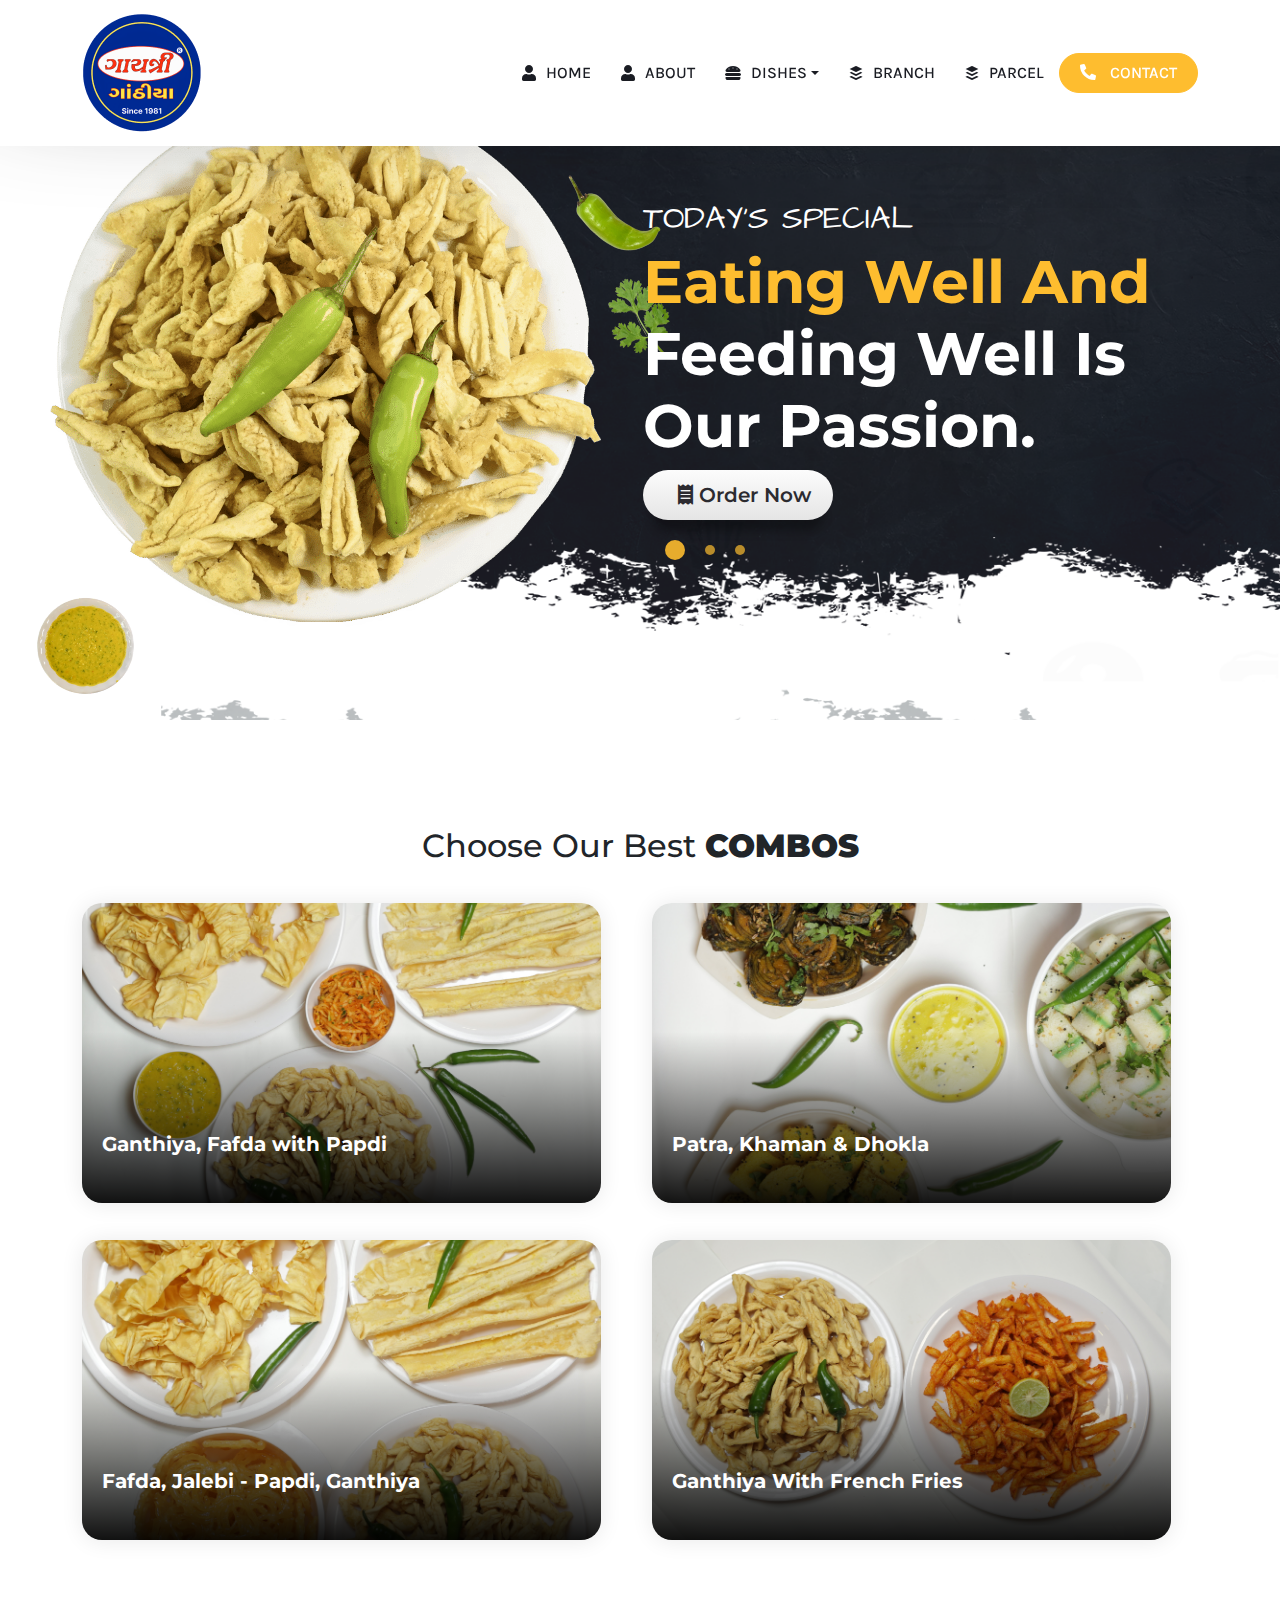
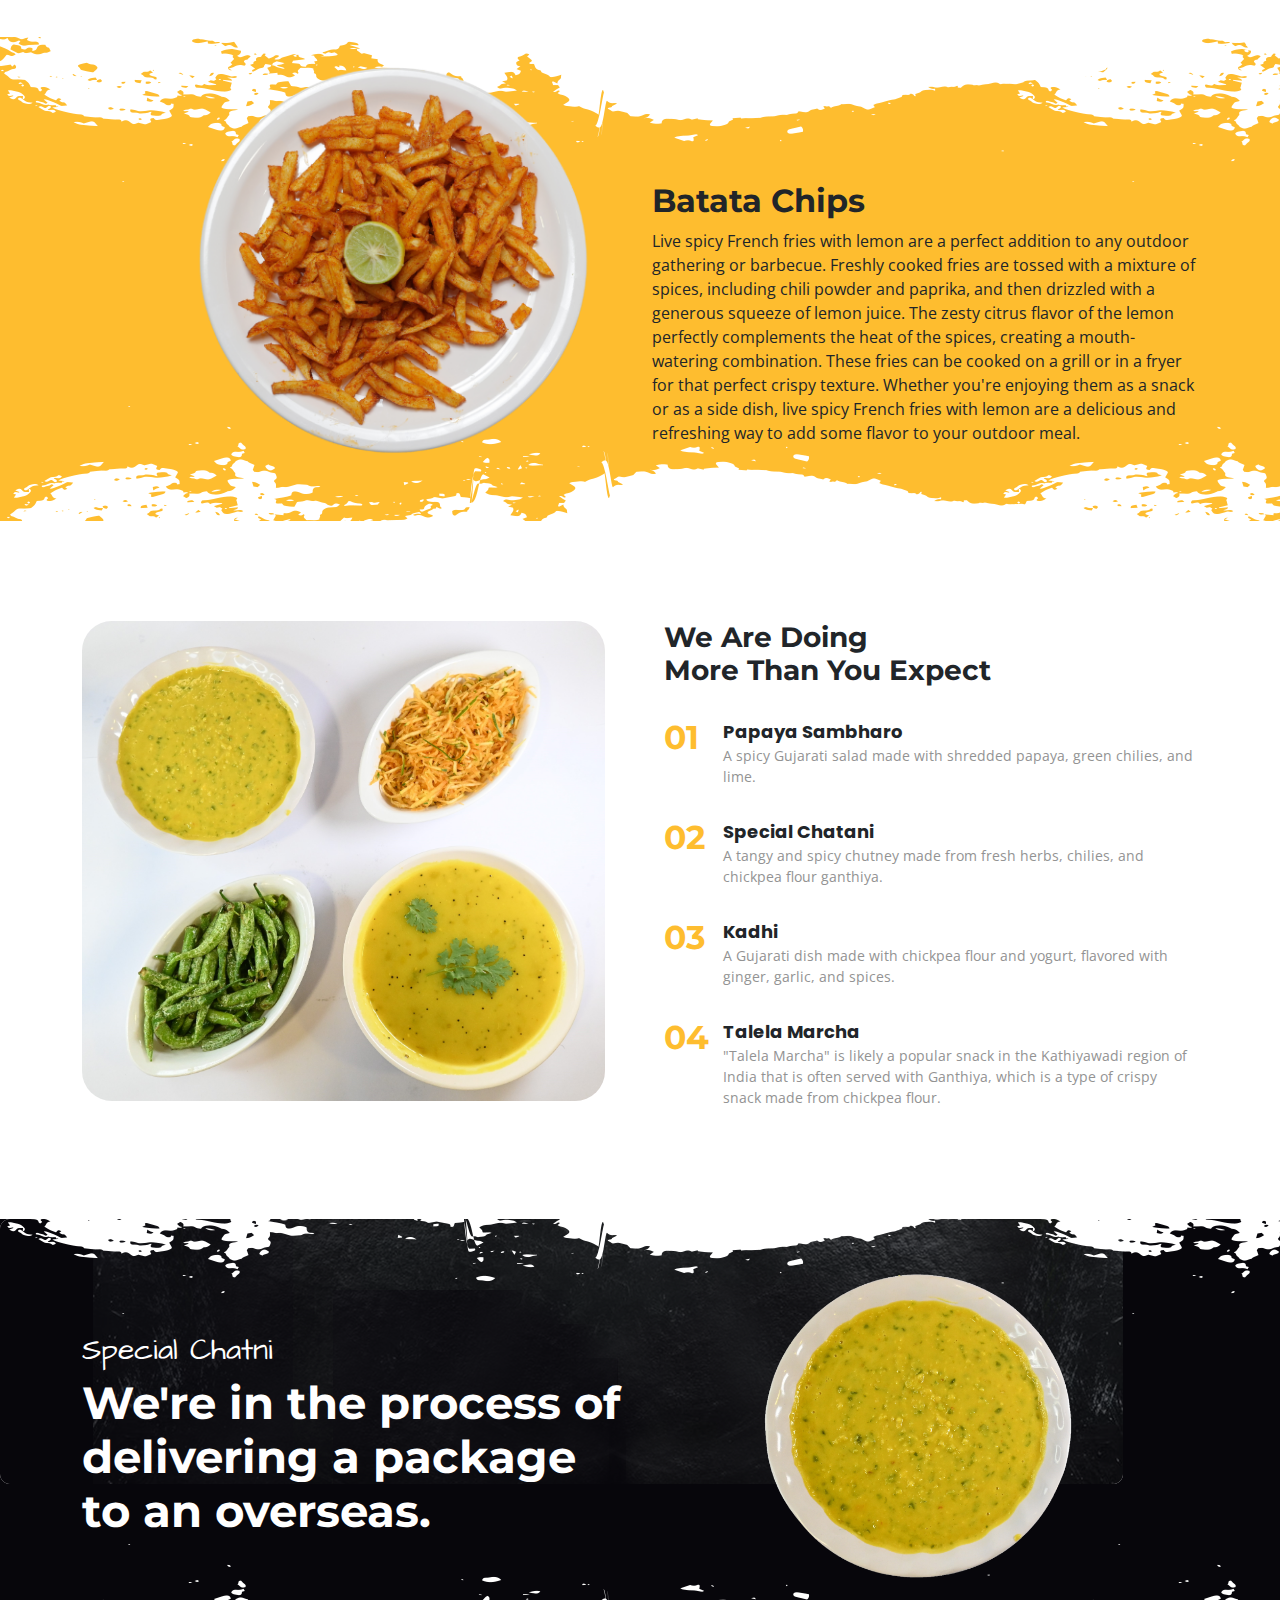
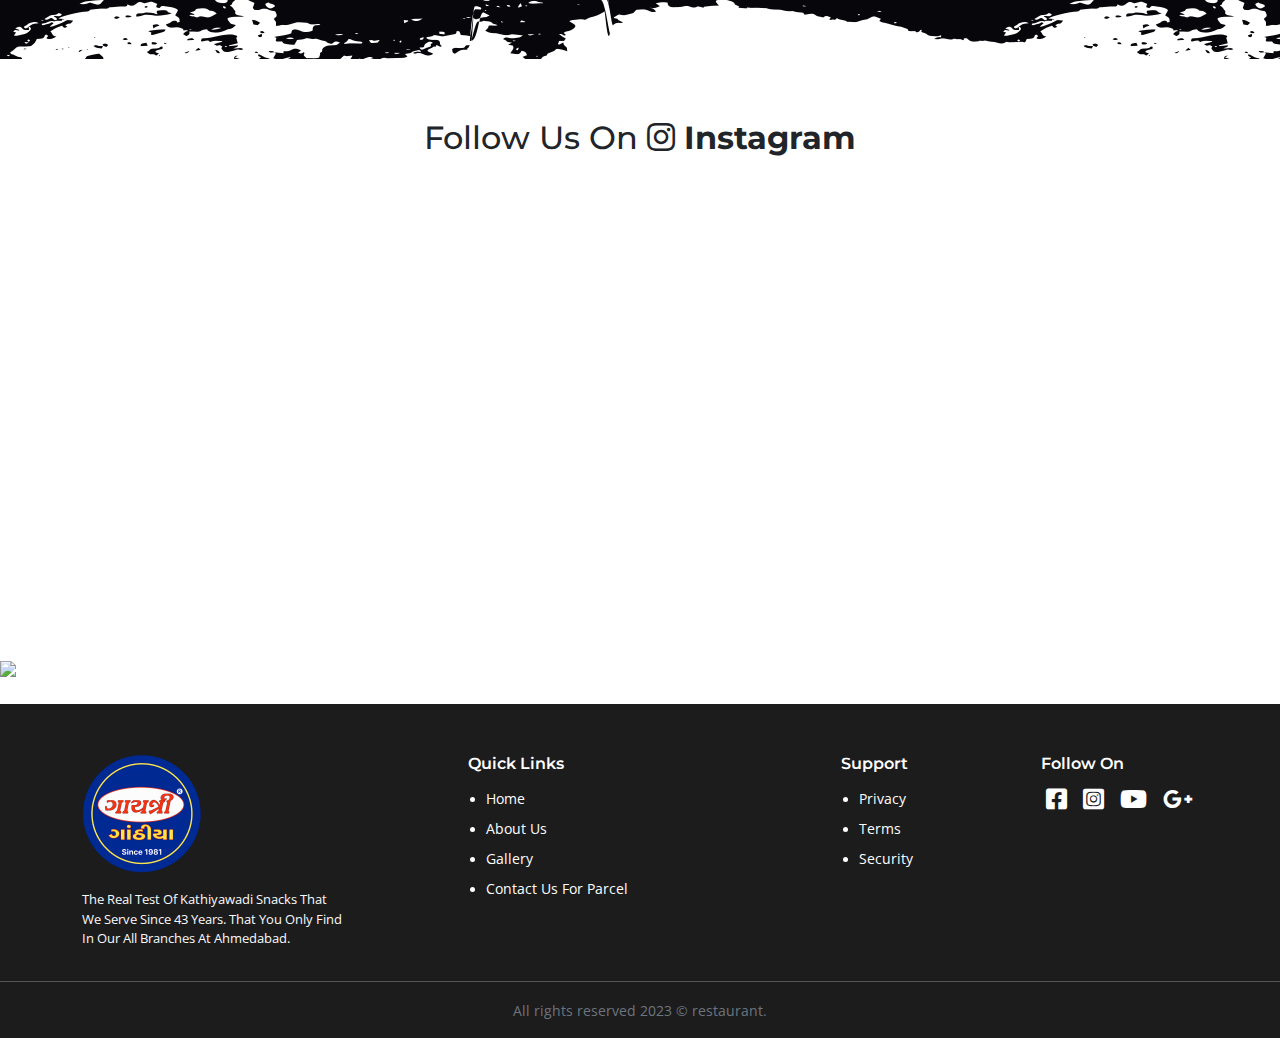
==== index.html @ 9ae5c2ef "first commit" ====
<!doctype html>
<html lang="en">
  
<head>
    <!-- Required meta tags -->
    <meta charset="utf-8">
    <meta name="viewport" content="width=device-width, initial-scale=1">
    <link rel="shortcut icon" type="image/x-icon" href="images/favicon.ico">
    <title>Gayatri Ganthiya </title>
    <!-- Bootstrap CSS -->
    <link href="css/bootstrap.min.css" rel="stylesheet">
    <link rel="stylesheet" href="../../../cdn.jsdelivr.net/npm/bootstrap-icons%401.5.0/font/bootstrap-icons.css">
    <link rel="stylesheet" type="text/css" href="../../../stackpath.bootstrapcdn.com/font-awesome/4.7.0/css/font-awesome.min.css">
    <link rel="stylesheet" href="https://cdnjs.cloudflare.com/ajax/libs/font-awesome/5.15.3/css/all.min.css" />

    <link rel="preconnect" href="https://fonts.googleapis.com/">
    <link rel="preconnect" href="https://fonts.gstatic.com/" crossorigin>
    <link href="https://fonts.googleapis.com/css2?family=Architects+Daughter&amp;family=Karla:wght@300;400;500&amp;family=Lobster&amp;family=Merriweather:wght@300;400;700;900&amp;family=Montserrat:wght@300;400;600;800&amp;family=Open+Sans:wght@300;400;500;600;700;800&amp;family=Poppins:wght@400;500;600;700&amp;display=swap" rel="stylesheet">
    
    <link rel="stylesheet" href="css/owl.carousel.min.css" />
    <link rel="stylesheet" href="css/owl.theme.default.min.css"/>
    <link rel="stylesheet" href="css/all.min.css"/>
    <link href="../../../cdnjs.cloudflare.com/ajax/libs/bootstrap-datepicker/1.3.0/css/datepicker.css" rel="stylesheet" type="text/css" />

    <link href="css/style.css" rel="stylesheet">
    
  </head>

<body>
  
  <header>
  
    <div class="top-head fixed-menu">
     
      <nav class="navbar navbar-expand-lg navbar-light ">
        <div class="container">
          <a class="navbar-brand" href="index.html">
             <img src="images/logo.png" alt="pnglogo" style="height: 120px; width: 120px;"/>
          </a>
          <button class="navbar-toggler collapsed" type="button"  data-bs-toggle="offcanvas" data-bs-target="#offcanvasmenu" aria-controls="offcanvasExample">
            <i class="fas fa-bars"></i>
          </button>
          <div class="collapse navbar-collapse" id="navbar-content">
            <ul class="navbar-nav ms-auto  mb-2 mb-lg-0">

              <li class="nav-item">
                <a class="nav-link " aria-current="page" href="index.html">
                  <i class="fas fa-user"></i>  Home</a>
              </li>

              <li class="nav-item">
                <a class="nav-link " aria-current="page" href="about.html">
                  <i class="fas fa-user"></i>  About</a>
              </li>
              

              <li class="nav-item dropdown dropdown-mega position-static">
                <a class="nav-link dropdown-toggle" href="#" data-bs-toggle="dropdown" data-bs-auto-close="outside">
                  <i class="fas fa-hamburger"></i> Dishes</a>
                
                <div class="dropdown-menu shadow">
                  <div class="mega-content px-4">
                    <div class="container-fluid">
                      <div class="row">
                        <div class="col-lg-6">
                           <div class="comon-menu-div">
                              <div class="row">
                                 <a href="food.html" class="menu-items-p">
                                    <figure>
                                       <img src="images/fafda.jpg" alt="me"/>
                                    </figure>
                                    <p>Fafda</p>
                                 </a>

                                 <a href="food.html" class="menu-items-p">
                                   <figure>
                                      <img src="images/jalebi.jpg" alt="me"/>
                                   </figure>
                                   <p>Jalebi</p>
                                 </a>

                                 <a href="food.html" class="menu-items-p">
                                   <figure>
                                      <img src="images/ganthiya.jpg" alt="me"/>
                                   </figure>
                                   <p>Ganthiya</p>
                                 </a>

                                 <a href="food.html" class="menu-items-p">
                                   <figure>
                                      <img src="images/papdi.jpg" alt="me"/>
                                   </figure>
                                   <p>Fafdi </p>
                                 </a>

                              </div>
                           </div>
                        </div>
                        <div class="col-lg-6">
                         <div class="comon-menu-div">
                            <div class="row">
                               <a href="food.html" class="menu-items-p">
                                  <figure>
                                     <img src="images/patra.jpg" alt="me"/>
                                  </figure>
                                  <p>Patra</p>
                                 </a>

                               <a href="food.html" class="menu-items-p">
                                 <figure>
                                    <img src="images/khaman.jpg" alt="me"/>
                                 </figure>
                                 <p>Khaman</p>
                               </a>

                               <a href="food.html" class="menu-items-p">
                                 <figure>
                                    <img src="images/send-dokla.jpg" alt="me"/>
                                 </figure>
                                 <p>Dhokla</p>
                               </a>

                               <a href="food.html" class="menu-items-p">
                                 <figure>
                                    <img src="images/french-frise.jpg" alt="me"/>
                                 </figure>
                                 <p>Chips </p>
                               </a>

                            </div>
                         </div>
                      </div>
                      </div>
                    </div>
                  </div>
                </div>
              </li>
              <!-- <li class="nav-item">
                <a class="nav-link" href="menu.html">
                  <i class="fas fa-pizza-slice"></i> Menu </a>
              </li> -->
              <li class="nav-item">
                <a class="nav-link" href="event.html">
                  <i class="fab fa-buffer"></i> Branch</a>
              </li>
              
              <li class="nav-item">
                <a class="nav-link" href="parcel.html">
                  <i class="fab fa-buffer"></i> parcel</a>
              </li>


              <li>
                  <a class="nav-link signiup" href="contact.html" tabindex="-1" aria-disabled="true">
                    <i class="fas fa-phone-alt"></i> Contact</a>
              </li>
             
            </ul>
           
          </div>
           
        </div>
      </nav>
      
    </div> 
    
    
  </header>

  <div class="banner-part">
    <div class="css-slider-wrapper">
      <input
        type="radio"
        name="slider"
        class="slide-radio1"
        checked
        id="slider_1"
      />
      <input type="radio" name="slider" class="slide-radio2" id="slider_2" />
      <input type="radio" name="slider" class="slide-radio3" id="slider_3" />
      <!-- <input type="radio" name="slider" class="slide-radio4" id="slider_4" /> -->

      <!-- Slider Pagination -->
      <div class="slider-pagination">
        <label for="slider_1" class="page1">
           
        </label>
        <label for="slider_2" class="page2">
         
        </label>
        <label for="slider_3" class="page3">
        
        
      </div>

      <!-- Slider #1 -->
      <div class="slider slide-1">
        <div class="chill ">
          <div class="slide-up" style="padding-left: 30px;">
            <img src="images/chatni-bg.png" alt="" />
          </div> 
        </div>
      
        <div class="leaf-pic1 ">
          <div class="slide-up">
            <img src="images/marchu.png" alt="" />
          </div> 
        </div>
        <div class="leaf-pic2 ">
          <div class="slide-up">
            <img src="images/kothmi-2.png" alt="" />
          </div> 
        </div>
       
        <div class="img-div"> 
          
          <div class="spring-animation"> 
            <img src="images/model-1.png" alt="" /> 
          </div>
        </div> 
        <div class="slider-content">
          <h4>Today's Special</h4>
          <h2>Eating well and 
           <span class="d-block"> feeding well is our passion.</span> </h2>
           <!-- <p> Lorem Ipsum is simply dummy text of the printing and
            typesetting industry. Lorem Ipsum has been the industry's standard. </p> -->
            <a href="parcel.html" target="blank">
          <button type="button" class="buy-now-btn" name="button"> <i class="fas fa-receipt"></i> Order Now </button>
            </a>
        </div>
       
      </div>

      <!-- Slider #2 -->
      <div class="slider slide-2">
        <!-- <div class="chill" style="padding-left: 50px; padding-bottom: 39px;">
          <div class="slide-up">
            <img src="images/chatni-bg.png" alt="" />
          </div> 
        </div> -->
        
        <div class="leaf-pic1 ">
          <div class="slide-up">
            <img src="images/kothmi.png" alt="" />
          </div> 
        </div>
        <div class="leaf-pic2 ">
          <div class="slide-up">
            <img src="images/marchu.png" alt="" />
          </div> 
        </div>
        
        <div class="img-div"> 
          
          <div class="spring-animation">
            <img src="images/model-2.png" alt="" /> 
          </div>
        </div>
        <div class="slider-content">
          <!-- <h4>Fafda ki khushbu hi kaafi hai</h4> -->
          <h2>Khandvi is better
           <span class="d-block"> at least try once. </span> </h2>
           <!-- <p>Fafda ki khushbu hi kaafi hai dil ko khush karne ke liye</p> -->
            <a href="parcel.html" target="blank">
              <button type="button" class="buy-now-btn" name="button"> <i class="fas fa-receipt"></i> Order Now </button>
                </a>
               </div>
        
      </div>

      <!-- Slider #3 -->
      <div class="slider slide-3">
        <div class="chill " style="padding-left: 50px; padding-bottom: 39px;">
          <div class="slide-up">
            <img src="images/kothmi.png" alt="" />
          </div> 
        </div>
        
        <div class="leaf-pic1 ">
          <div class="slide-up">
            <img src="images/kadhi.png" alt="" style="height: auto; width: 120px;" />
          </div> 
        </div>
        <div class="leaf-pic2 ">
          <div class="slide-up">
            <img src="images/kothmi-2.png" alt="" />
          </div> 
        </div>
        <div class="img-div"> 
           <div class="spring-animation"> 
             <img src="images/papdi-ban.png" alt="" />
           </div> 
        </div>
        
        <div class="slider-content">
          <h4>Super Delicious</h4>
          <h2>Papdi chutney  <span class="d-block"> ke bina adhuri hai </span></h2>
          <!-- <p> Lorem Ipsum is simply dummy text of the printing and typesetting industry. Lorem Ipsum has been the industry's standard.</p> -->
          <a href="parcel.html" target="blank">
            <button type="button" class="buy-now-btn" name="button"> <i class="fas fa-receipt"></i> Order Now </button>
              </a>
            </div>
        
      </div>

    </div>
  </div>
 
 
 <section class="total-body">
  <div class="container">
    <div class="combo-ofer">
       <h2 class="text-center"> Choose Our Best  <span> Combos </span> </h2>
         
         <div class="d-none d-lg-block">
           <div class="row  row-cols-1 row-cols-sm-2 row-cols-lg-2">
             <div class="col">
                 <a href="#" class="comon-food">
                   <div class="inside-combo">
                     <img src="images/combo-1.png" alt="m1"/>
                     <div class="combo-del" style="padding-top: 100px;">
                       <!-- <h2> $ 30 </h2> -->
                       <h5> Ganthiya, Fafda with Papdi</h5>
                     </div>
                   </div>
                   
                 </a>
             </div>
             <div class="col">
               <a href="#" class="comon-food">
                 <div class="inside-combo">
                   <img src="images/combo-2.png" alt="m1"/>
                   <div class="combo-del" style="padding-top: 100px;">
                     <!-- <h2> $ 30 </h2> -->
                     <h5> Patra, Khaman & Dhokla</h5>
                   </div>
                 </div>
                 
               </a>
             </div>

             <div class="col">
               <a href="#" class="comon-food">
                 <div class="inside-combo">
                   <img src="images/combo-3.png" alt="m1"/>
                   <div class="combo-del" style="padding-top: 100px;">
                     <!-- <h2> $ 30 </h2> -->
                     <h5> Fafda, Jalebi - Papdi, Ganthiya</h5>
                   </div>
                 </div>
                 
               </a>
             </div>

             <div class="col">
               <a href="#" class="comon-food">
                 <div class="inside-combo">
                   <img src="images/combo-4.png" alt="m1"/>
                   <div class="combo-del" style="padding-top: 100px;">
                     <!-- <h2> $ 30 </h2> -->
                     <h5> Ganthiya With French Fries</h5>
                   </div>
                 </div>
                 
               </a>
             </div>

           </div>
         </div>
         <div class="d-block d-lg-none">
            <div class="mobile-combo-carousel owl-theme owl-carousel">
             <!-- owl-theme owl-carousel -->

               <a href="#" class="comon-food">
                 <div class="inside-combo">
                   <img src="images/combo-1.png" alt="m1"/>
                   <div class="combo-del" style="padding-top: 100px;">
                     <!-- <h2> $ 30 </h2> -->
                     <h5>Ganthiya, Fafda with Papdi</h5>
                   </div>
                 </div>
                 
               </a>

               <a href="#" class="comon-food">
                 <div class="inside-combo">
                   <img src="images/combo-2.png" alt="m1"/>
                   <div class="combo-del" style="padding-top: 100px;">
                     <!-- <h2> $ 30 </h2> -->
                     <h5> Patra, Khaman & Dhokla</h5>
                   </div>
                 </div>
                 
               </a>

               <a href="#" class="comon-food">
                 <div class="inside-combo">
                   <img src="images/combo-3.png" alt="m1"/>
                   <div class="combo-del" style="padding-top: 100px;">
                     <!-- <h2> $ 30 </h2> -->
                     <h5> Fafda, Jalebi - Papdi, Ganthiya</h5>
                   </div>
                 </div>
                 
               </a>

            </div>
         </div>
       <!-- <a href="#" class="btn redmmore-bn d-table m-auto mt-5"> View All <i class="fas fa-caret-right"></i> </a> -->
    </div>
 </div>
    <!-- <div class="speacila-tabs-menu">
      <div class="container">
          <h2 class="text-center"> Our Speciality </span> </h2>
          <h6 class="text-center"> Menu </h6>

          <div class="tabs-menu-1">
              
              <div class="filter-container">
                
                <div class="row row-cols-1 row-cols-sm-2 mt-3 row-cols-lg-3 "> 
                 

                    <div class="col mix category1">

                      <a href="#" class="each-items">
                        <figure>
                          <img src="images/ganthiya.jpg" alt="gallery">
                        </figure>
                         
                         <div class="items-details">
                           <div class="d-lg-flex  px-1 px-lg-2" style="justify-content: center; align-items: center">
                             <h4> Ganthiya
                            
                             </h4>
                           </div>
                           
                            
                         </div>
                       </a>

                    </div>
                    
                    <div class="col mix category2">

                      <a href="#" class="each-items">
                        <figure>
                          <img src="images/fafda.jpg" alt="gallery">
                        </figure>
                         
                         <div class="items-details">
                          <div class="d-lg-flex  px-1 px-lg-2" style="justify-content: center; align-items: center">
                             <h4> Fafda 
                              
                             </h4>
                           </div>

                           
                            
                         </div>
                       </a>

                    </div>


                    <div class="col mix category4">

                      <a href="#" class="each-items">
                        <figure>
                          <img src="images/papdi.jpg" alt="gallery">
                        </figure>
                         
                         <div class="items-details">
                          <div class="d-lg-flex  px-1 px-lg-2" style="justify-content: center; align-items: center">
                             <h4> Papdi
                               
                             </h4> 
                           </div>
                            
                           

                         </div>
                       </a>

                    </div>

                    <div class="col mix category3">

                      <a href="#" class="each-items">
                        <figure>
                          <img src="images/jalebi.jpg" alt="gallery">
                        </figure>
                         
                         <div class="items-details">
                          <div class="d-lg-flex  px-1 px-lg-2" style="justify-content: center; align-items: center">
                             <h4> Jalebi 
                               
                             </h4>
                           </div>
                            
                         </div>
                       </a>

                    </div>

                    <div class="col mix category1">

                      <a href="#" class="each-items">
                        <figure>
                          <img src="images/khandvi.jpg" alt="gallery">
                        </figure>
                         
                         <div class="items-details">
                          <div class="d-lg-flex  px-1 px-lg-2" style="justify-content: center; align-items: center">
                             <h4> Khandvi
                               
                             </h4>
                           </div>

                           
                            
                         </div>
                       </a>

                    </div>

                    <div class="col mix category1">

                      <a href="#" class="each-items">
                        <figure>
                          <img src="images/khaman.jpg" alt="gallery">
                        </figure>
                         
                         <div class="items-details">
                          <div class="d-lg-flex  px-1 px-lg-2" style="justify-content: center; align-items: center">
                             <h4> Khaman
                               
                             </h4>
                           </div>

                           
                            
                         </div>
                       </a>

                    </div>

                    <div class="col mix category1">

                      <a href="#" class="each-items">
                        <figure>
                          <img src="images/send-dokla.jpg" alt="gallery">
                        </figure>
                         
                         <div class="items-details">
                          <div class="d-lg-flex  px-1 px-lg-2" style="justify-content: center; align-items: center">
                             <h4> Sendwich - Dhokla 
                              
                             </h4> 
                           </div>

                           
                            
                         </div>
                       </a>

                    </div>

                    <div class="col mix category1">

                      <a href="#" class="each-items">
                        <figure>
                          <img src="images/french-frise.jpg" alt="gallery">
                        </figure>
                         
                         <div class="items-details">
                          <div class="d-lg-flex  px-1 px-lg-2" style="justify-content: center; align-items: center">
                             <h4> French Fries
                               
                             </h4>
                           </div>

                           
                            
                         </div>
                       </a>

                    </div>

                    <div class="col mix category1">

                      <a href="#" class="each-items">
                        <figure>
                          <img src="images/masala-chips.jpeg" alt="gallery">
                        </figure>
                         
                         <div class="items-details">
                          <div class="d-lg-flex  px-1 px-lg-2" style="justify-content: center; align-items: center">
                             <h4> Kathiyawadi - Chips
                               
                             </h4>
                           </div>

                           
                            
                         </div>
                       </a>

                    </div>


                    <div class="col mix category1">

                      <a href="#" class="each-items">
                        <figure>
                          <img src="images/tikdi.jpg" alt="gallery">
                        </figure>
                         
                         <div class="items-details">
                          <div class="d-lg-flex  px-1 px-lg-2" style="justify-content: center; align-items: center">
                             <h4> Kanda Vada - Tikdi </h4>
                           </div>
                            
                         </div>
                       </a>

                    </div>


                    <div class="col mix category1">

                      <a href="#" class="each-items">
                        <figure>
                          <img src="images/gota.jpg" alt="gallery">
                        </figure>
                         
                         <div class="items-details">
                          <div class="d-lg-flex  px-1 px-lg-2" style="justify-content: center; align-items: center">
                             <h4> Gota
                               
                             </h4>
                           </div>

                           
                            
                         </div>
                       </a>

                    </div>


                    <div class="col mix category4">

                      <a href="#" class="each-items">
                        <figure>
                          <img src="images/patra.jpg" alt="gallery">
                        </figure>
                         
                         <div class="items-details">
                          <div class="d-lg-flex  px-1 px-lg-2" style="justify-content: center; align-items: center">
                             <h4> Patra
                              
                             </h4>
                           </div>

                           
                            
                         </div>
                       </a>

                    </div>


                </div>
              </div> 

          </div>

      </div>
   </div> -->

    <div class="book-atbs-div">
       <div class="container">
        <div class="row row-cols-1 row-cols-sm-2 row-cols-lg-2">
          <div class="col">
            <figure class="img-chef">  <img src="images/chips-1.png" class="chef-pic" alt="check"/> </figure> 
          </div>
          <div class="col">
             <div class="book-div-tab">
                <h2>Batata Chips</h2>
                <p> Live spicy French fries with lemon are a perfect addition to any outdoor gathering or barbecue. Freshly cooked fries are tossed with a mixture of spices, including chili powder and paprika, and then drizzled with a generous squeeze of lemon juice. The zesty citrus flavor of the lemon perfectly complements the heat of the spices, creating a mouth-watering combination. These fries can be cooked on a grill or in a fryer for that perfect crispy texture. Whether you're enjoying them as a snack or as a side dish, live spicy French fries with lemon are a delicious and refreshing way to add some flavor to your outdoor meal.</p>
                
             </div>
          </div>
        </div>
       </div>
       
    </div>

    <div class="middle-part-2">
      <div class="container">
        <div class="row g-lg-5 row-cols-1 row-cols-md-2">
          <div class="col position-relative">
              <figure>
                <img src="images/4-in-1.jpg" alt="bn"/>
              </figure>
             
          </div>
          <div class="col">
              <h2> We are doing <br/> more  than
                you expect </h2>
              <div class="comon-abut-sec">
                 <h5> 01 </h5>
                 <p> <span class="d-block"> Papaya Sambharo </span> 
                  A spicy Gujarati salad made with shredded papaya, green chilies, and lime.
                </p>
              </div>

              <div class="comon-abut-sec">
                <h5> 02 </h5>
                <p> <span class="d-block"> Special Chatani </span> 
                  A tangy and spicy chutney made from fresh herbs, chilies, and chickpea flour ganthiya.
               </p>
              </div>

              <div class="comon-abut-sec">
                <h5> 03 </h5>
                <p> <span class="d-block"> Kadhi </span> 
                  A Gujarati dish made with chickpea flour and yogurt, flavored with ginger, garlic, and spices.
                </p>
              </div>
              <div class="comon-abut-sec">
                <h5> 04 </h5>
                <p> <span class="d-block"> Talela Marcha </span> 
                  "Talela Marcha" is likely a popular snack in the Kathiyawadi region of India that is often served with Ganthiya, which is a type of crispy snack made from chickpea flour.
                </p>
              </div>
              <!-- <div class="comon-abut-sec">
                 <a href="#" class="btn redmmore-bn"> Read More <i class="fas fa-caret-right"></i> </a>
              </div> -->

          </div>
        </div>
      </div>
          
    </div>

    
       <div class="offer-div-main">
        <div class="container">
           <div class="row row-cols-1 row-cols-sm-2 row-cols-lg-2">
              <div class="col">
                 <h6> Special Chatni </h6>
                 <h2> We're in the process of delivering a package to an overseas. </h2>
                
              </div>
              <div class="col">
                 <figure>
                    <img src="images/chatni.png" alt="me"/>
                 </figure>
              </div>
           </div>
        </div>
       </div>
  

       <div class="floow-us" style="padding: 0 20px;">
        <div class="container-fluid">
            <h2 class="text-center"> follow us on <span> <i class="fab fa-instagram"></i> instagram </span>  </h2>
            <br><br>
           <div class="row g-lg-0 mt-4 row-cols-1 row-cols-sm-3 row-cols-lg-4">
             <center>
              <div class="col">
               <iframe src="https://www.instagram.com/reel/Cr4fgr7NlXP/embed/" width="320" height="400" frameborder="0" scrolling="no" allowfullscreen></iframe>
  
              </div>
             </center>
             <center>
              <div class="col">
               <iframe src="https://www.instagram.com/reel/Crpn7nqgifK/embed/" width="320" height="400" frameborder="0" scrolling="no" allowfullscreen></iframe>
  
              </div>
             </center>
             <center>
              <div class="col">
               <iframe src="https://www.instagram.com/reel/CrpW6ZxoJW2/embed/" width="320" height="400" frameborder="0" scrolling="no" allowfullscreen></iframe>
  
              </div>
             </center>
             <center>
              <div class="col">
               <iframe src="https://www.instagram.com/reel/CorDH3GtuqQ/embed/" width="320" height="400" frameborder="0" scrolling="no" allowfullscreen></iframe>
  
              </div>
             </center>
             
              <!-- <div class="col">
               <iframe src="https://www.instagram.com/reel/CoTiOXOhrni/embed/" width="320" height="400" frameborder="0" scrolling="no" allowfullscreen></iframe>
  
              </div> -->
 
             
              
 
           </div>
        </div>
     </div>


    <!-- <div class="testimonal-div">
      <div class="container">
        <h2 class="text-center">See Our Coustomers <span> Review </span> </h2>
        <h6 class="text-center"> Testimonial </h6>
        <div class="testmonial-slide mt-5">
            <div class="review-carousel owl-carousel owl-theme">
               <div class="items-say">
                  <figure>
                     <img src="images/rajiv.png" alt="un"/>
                  </figure>
                  <div class="say-text">
                    <p>  Tasty Chatni with soft gathiya. Nice Taste and services. Highly recommended </p>
                   <h6 class="review-star"> 
                     <i class="fas fa-star"></i><i class="fas fa-star"></i><i class="fas fa-star"></i><i class="fas fa-star"></i>
                     <i class="fas fa-star-half-alt"></i>  
                   </h6>
                    <h5> Krutiksinh Chauhan </h5>
                  </div>
                  
               </div>

               


            </div>
        </div>
      </div>
          
    </div> -->

 
    

    
      
 </section>
 <section>
  <!-- <div style="background-image: url('images/road.png')"> -->
    <img src="sbike.gif" style="width:auto; height:auto">
  <marquee>
    <!-- <img src="sbike.gif" style="width:auto; height:350px"> -->
  </marquee>
<!-- </div> -->
</section>
<footer>
  <div class="container">
     <div class="row row-cols-1 row-cols-md-4">
        <div class="col">
          <div class="comon-footer">
            <a href="#"> <img src="images/logo.png" alt="f"/> </a>
            <p class="mt-3 text-light"> The real test of kathiyawadi snacks that we serve since 43 years. That you only find in our all branches at Ahmedabad. </p>
          </div>
        </div>
       
        <div class="col">
          <div class="comon-footer">
            <h5> Quick Links </h5>
            <ul>
              <li> <a href="index.html"> Home </a> </li>
              <li> <a href="about.html"> About Us </a> </li>
              <li> <a href="food.html"> Gallery </a> </li>
              <li> <a href="contact.html"> Contact Us for parcel </a> </li>
            </ul>
          </div>
        </div>
        <div class="col">
          <div class="comon-footer">
            <h5> Support </h5>
            <ul>
              <li> <a href="#"> Privacy </a> </li>
              <li> <a href="#"> Terms </a> </li>
              <li> <a href="#"> Security </a> </li>
            </ul>
          </div>
        </div>
        <div class="col">
          <div class="comon-footer">
            <h5> Follow On</h5>
            <ul class="list-unstyled">
              <li> <a href="https://www.facebook.com/Gayatri.Ganthiya/"> <i class="fab fa-facebook-square"> </i>  </a>
              <a href="https://www.instagram.com/gayatriganthiya/"> <i class="fab fa-instagram-square"></i> </a>
              <a href="https://www.youtube.com/channel/UCUxCJRjTcsAolypG3lRK0pA"> <i class="fab fa-youtube"></i> </a> 
              <a href="https://www.google.com/search?q=gayatri+ganthiya+nikol&oq=gayatri+gfanthiya+&aqs=edge.1.69i57j0i13i512j0i13i30j0i390i650l5j69i64.5593j0j4&sourceid=chrome&ie=UTF-8#rlimm=15286177647619272042"> <i class="fab fa-google-plus-g"></i> </a>  </li>

             
            </ul>
          </div>
        </div>
     </div>
  </div>
  <hr class="bg-white"/>
  <p class="text-center text-secondary w-75 mx-auto"> <small>  All rights reserved 2023 © restaurant. </small> </p>
</footer>
 
<div class="offcanvas offcanvas-start" tabindex="-1" id="offcanvasmenu" aria-labelledby="offcanvasExampleLabel">
  <div class="offcanvas-header">
   
    <button type="button" class="btn-close text-reset close-menu" data-bs-dismiss="offcanvas" aria-label="Close">
     <span> Close </span>   <i class="fas fa-long-arrow-alt-right"></i> </button>
  </div>
  <div class="offcanvas-body">
    
    <div class="head-contact ">
      <a href="index.html" class="logo-side">
      <img src="images/logo.png" alt="logo">
      </a>
      
      <div class="quick-link">
        <ul class="navbar-nav ms-auto  mb-2 mb-lg-0">
          <li class="nav-item">
            <a class="nav-link " aria-current="page" href="about.html">
              <i class="fas fa-user"></i>  About</a>
          </li>
          

          <li class="nav-item dropdown dropdown-mega position-static">
            <a class="nav-link dropdown-toggle" href="#" data-bs-toggle="dropdown" data-bs-auto-close="outside">
              <i class="fas fa-hamburger"></i> Menu</a>
            
            <div class="dropdown-menu shadow">
              <div class="mega-content px-4">
                <div class="container-fluid">
                  <div class="row">
                    <div class="col-12 col-lg-6">
                       <div class="comon-menu-div">
                        <div class="row">
                          <a href="food.html" class="menu-items-p">
                             <figure>
                                <img src="images/fafda.jpg" alt="me"/>
                             </figure>
                             <p>Fafda</p>
                          </a>

                          <a href="food.html" class="menu-items-p">
                            <figure>
                               <img src="images/jalebi.jpg" alt="me"/>
                            </figure>
                            <p>Jalebi</p>
                          </a>

                          <a href="food.html" class="menu-items-p">
                            <figure>
                               <img src="images/ganthiya.jpg" alt="me"/>
                            </figure>
                            <p>Ganthiya</p>
                          </a>

                          <a href="food.html" class="menu-items-p">
                            <figure>
                               <img src="images/papdi.jpg" alt="me"/>
                            </figure>
                            <p>Papadi </p>
                          </a>

                       </div>
                       </div>
                    </div>
                    <div class="col-12 col-lg-6">
                     <div class="comon-menu-div">
                      <div class="row">
                        <a href="food.html" class="menu-items-p">
                           <figure>
                              <img src="images/patra.jpg" alt="me"/>
                           </figure>
                           <p>Patra</p>
                          </a>

                        <a href="food.html" class="menu-items-p">
                          <figure>
                             <img src="images/khaman.jpg" alt="me"/>
                          </figure>
                          <p>Khaman</p>
                        </a>

                        <a href="food.html" class="menu-items-p">
                          <figure>
                             <img src="images/send-dokla.jpg" alt="me"/>
                          </figure>
                          <p>Dhokla</p>
                        </a>

                        <a href="food.html" class="menu-items-p">
                          <figure>
                             <img src="images/french-frise.jpg" alt="me"/>
                          </figure>
                          <p>Chips </p>
                        </a>

                        <a href="food.html" class="menu-items-p">
                          <figure>
                             <img src="images/tikdi.jpg" alt="me"/>
                          </figure>
                          <p>Tikdi </p>
                        </a>

                        <a href="food.html" class="menu-items-p">
                          <figure>
                             <img src="images/khandvi.jpg" alt="me"/>
                          </figure>
                          <p>khandvi </p>
                        </a>

                     </div>
                     </div>
                  </div>
                  </div>
                </div>
              </div>
            </div>
          </li>
          
          <li class="nav-item">
            <a class="nav-link" href="event.html">
              <i class="fab fa-buffer"></i> Branch</a>
          </li>

          <li class="nav-item">
            <a class="nav-link" href="event.html">
              <i class="fab fa-buffer"></i> Gallery</a>
          </li>

          <li class="nav-item">
            <a class="nav-link" href="contact.html">
              <i class="fas fa-phone-alt"></i> Contact</a>
          </li>

         
        </ul>
      </div>
      <ul class="side-media">
         <li> <a href="#"> <i class="fab fa-facebook-f"></i> </a> </li>
         <li> <a href="#"> <i class="fab fa-instagram"></i> </a> </li>
         <li> <a href="#"> <i class="fab fa-youtube"></i> </a> </li>
         <li> <a href="#"> <i class="fab fa-google-plus-g"></i> </a> </li>
         
      </ul>
   </div>
  </div>
 </div>

<script src="js/bootstrap.bundle.min.js" ></script>
<script src="js/jquery.min.js" ></script>
<script src="../../../cdnjs.cloudflare.com/ajax/libs/bootstrap-datepicker/1.3.0/js/bootstrap-datepicker.js"></script>
<!-- <script src="js/app.js"></script> -->
<!-- Owl Carousel -->
<script src="js/owl.carousel.min.js"></script>
<script src="js/mixitup.min.js" ></script>
<script>
    var mixer = mixitup('.gallery');
</script>
<script src="js/custom.js" ></script>

<script>
  var TIMEOUT = 6000;

var interval = setInterval(handleNext, TIMEOUT);

function handleNext() {
  var $radios = $('input[class*="slide-radio"]');
  var $activeRadio = $('input[class*="slide-radio"]:checked');

  var currentIndex = $activeRadio.index();
  var radiosLength = $radios.length;

  $radios.attr("checked", false);

  if (currentIndex >= radiosLength - 1) {
    $radios.first().attr("checked", true);
  } else {
    $activeRadio.next('input[class*="slide-radio"]').attr("checked", true);
  }
}
</script>

<!-- Google tag (gtag.js) -->
<script async src="https://www.googletagmanager.com/gtag/js?id=G-XHNBQM546P"></script>
<script>
  window.dataLayer = window.dataLayer || [];
  function gtag(){dataLayer.push(arguments);}
  gtag('js', new Date());

  gtag('config', 'G-XHNBQM546P');
</script>

</body>
</html>
---- css/style.css ----
@charset "utf-8";
/* CSS Document */

body{
	font-family: 'Rubik', sans-serif;
}
img{
	max-width:100%;
}
header{
	position:relative;
	
}
p{
	font-family: 'Open Sans', sans-serif;
}

/* new css menu */

@keyframes fadeIn {
	from {
	  opacity: 0;
	}
	to {
	  opacity: 1;
	}
  }
  .dropdown-menu.show {
	-webkit-animation: fadeIn 0.3s alternate;
	/* Safari 4.0 - 8.0 */
	animation: fadeIn 0.3s alternate;
  }
  
  .nav-item.dropdown.dropdown-mega {
	position: static;
  }
  .nav-item.dropdown.dropdown-mega .dropdown-menu {
	width: 90%;
	top: 100%;
	border: none;
	left: 5%;
  }
  .menu-icon-menu{
	  width: 31px;
	  margin-right: 8px;
	  display: inline-block;
	  height: 31px;
	  margin-bottom: 0;
  }
  
  .navbar-toggler {
	border: none;
	padding: 0;
	outline: none;
  }
  .navbar-toggler:focus {
	box-shadow: none;
  }
  .navbar-toggler .hamburger-toggle {
	position: relative;
	display: inline-block;
	width: 50px;
	height: 50px;
	z-index: 11;
	float: right;
  }
  .navbar-toggler .hamburger-toggle .hamburger {
	position: absolute;
	transform: translate(-50%, -50%) rotate(0deg);
	left: 50%;
	top: 50%;
	width: 50%;
	height: 50%;
	pointer-events: none;
  }
  .navbar-toggler .hamburger-toggle .hamburger span {
	width: 100%;
	height: 4px;
	position: absolute;
	background: #333;
	border-radius: 2px;
	z-index: 1;
	transition: transform 0.2s cubic-bezier(0.77, 0.2, 0.05, 1), background 0.2s cubic-bezier(0.77, 0.2, 0.05, 1), all 0.2s ease-in-out;
	left: 0px;
  }
  .navbar-toggler .hamburger-toggle .hamburger span:first-child {
	top: 10%;
	transform-origin: 50% 50%;
	transform: translate(0% -50%) !important;
  }
  .navbar-toggler .hamburger-toggle .hamburger span:nth-child(2) {
	top: 50%;
	transform: translate(0, -50%);
  }
  .navbar-toggler .hamburger-toggle .hamburger span:last-child {
	left: 0px;
	top: auto;
	bottom: 10%;
	transform-origin: 50% 50%;
  }
  .navbar-toggler .hamburger-toggle .hamburger.active span {
	position: absolute;
	margin: 0;
  }
  .navbar-toggler .hamburger-toggle .hamburger.active span:first-child {
	top: 45%;
	transform: rotate(45deg);
  }
  .navbar-toggler .hamburger-toggle .hamburger.active span:nth-child(2) {
	left: 50%;
	width: 0px;
  }
  .navbar-toggler .hamburger-toggle .hamburger.active span:last-child {
	top: 45%;
	transform: rotate(-45deg);
  }
  
  .icons {
	display: inline-flex;
	margin-left: auto;
  }
  .icons a {
	transition: all 0.2s ease-in-out;
	padding: 0.2rem 0.4rem;
	color: #ccc !important;
	text-decoration: none;
  }
  .icons a:hover {
	color: white;
	text-shadow: 0 0 30px white;
  }
  .comon-menu{
	  list-style-type: none;
	  padding: 0;
	  margin: 0;
	  margin-top: 15px;
  }
  .comon-menu .dropdown-item{
	  padding: 0;
	  margin-bottom: 8px;
	  font-size: 15px;
  }
  .comon-menu .dropdown-item:hover{
	  background: none;
	  color:#febd2f ;
  }
  .menu-cta h5{
	  font-family: 'Montserrat', sans-serif;
	  font-size: 17px;
	  font-weight: 600;
  }
  .menu-items-p{
	  display: flex;
	  align-items: center;
	  width: 50%;
	  margin-bottom: 25px;
  }
  .menu-items-p figure{
	  width: 80px;
	  height: 60px;
	  margin-right: 8px;
	  margin-bottom: 0;
	  overflow: hidden;
  }
  .menu-items-p{
	font-family: 'Montserrat', sans-serif;
	font-weight: 600;
	color: #1e1c1e;
    text-decoration: none;
	transition: all 0.5s;
	cursor: pointer;
  }
  .menu-items-p:hover{
	color: #febd2f;
  }
  .menu-items-p figure img{
	  object-fit: cover;
	  width: 100%;
	  height: 100%;
  }

/* new css menu ends */



/* Slider wrapper*/
.css-slider-wrapper {
	display: block;
	background: #fff;
	overflow: hidden;
	position: absolute;
	left: 0;
	right: 0;
	top: 0;
	bottom: 0;
  }
  
  /* Slider */
  .slider {
	width: 100%;
	height: 100%;
	position: absolute;
	left: 0;
	top: 0;
	opacity: 1;
	z-index: 0;
	display: flex;
	flex-direction: row;
	flex-wrap: wrap;
	align-items: center;
	justify-content: center;
	align-content: center;
	-webkit-transition: -webkit-transform 1600ms;
	transition: -webkit-transform 1600ms, transform 1600ms;
	-webkit-transform: scale(1);
	transform: scale(1);
	background-size: cover;
  }
  
  /* Slides Background Color */
  .slide-1 {
	background: url(../images/banner1-bg.png) no-repeat;
	background-size: cover;

	
	left: 0;
  }
  .slide-2 {
	background: url(../images/banner1-bg.png) no-repeat;
	left: 100%;
	background-size: cover;

  }
  .slide-3 {
	background: url(../images/banner1-bg.png) no-repeat;
	left: 200%;
	background-size: cover;

  }
  .slide-4 {
	background: #b1a494;
	left: 300%;
  }
  .slider {
	display: flex;
	justify-content: flex-start;
	flex-wrap: wrap;
  }
  .slider-content {
	width: 637px;
	padding-right: 100px;
	margin-left: auto;
  }
  
  /* Slider Inner Slide Effect */
  .slider h2 {
	
	font-weight: 900;
	text-transform: capitalize;
	font-family: 'Montserrat', sans-serif;
	font-size: 60px;
	font-weight:700;
	line-height: 1.2;
	opacity: 0;
	-webkit-transform: translateX(500px);
	transform: translateX(500px);
	margin-top: 0;
	color: #febd2f;
	
  }
  .slider h2 span{
	color: #fff;
  }
  
  .slider h4 {
	font-size: 32px;
	font-family:'Architects Daughter', cursive;
	color: #fff;
	
	text-transform: uppercase;
	line-height: 1.2;
	opacity: 0;
	-webkit-transform: translateX(500px);
	transform: translateX(500px);
  }
  .slider-content p{
	  color: #69696a;
	  font-family: 'Montserrat', sans-serif;
  }

  .slider button{
	opacity: 0;
	-webkit-transform: translateX(500px);
	transform: translateX(500px);
  }
  
  .slider > .img-div {
	position: absolute;
	left: 70px;
    bottom: 80px;
	
	opacity: 0;
	-webkit-transform: translateX(-500px);
	transform: translateX(-500px);
  }
  .slider > .chill{
	position: absolute;
	left: 0;
	bottom: 20px;
	
	opacity: 0;
	-webkit-transform: translateX(-500px);
	transform: translateX(-500px);
  }
  .slider > .tomato {
	position: absolute;
	left: 450px;
    top: 65px;
	
	opacity: 0;
	-webkit-transform: translateY(-500px);
	transform: translateY(-500px);
  }
  .slider > .leaf-pic1{
	position: absolute;
	left:550px;
    top: 150px;
	opacity: 0;
	-webkit-transform: translateY(-500px);
	transform: translateY(-500px);
  }
  .slider > .leaf-pic2{
	position: absolute;
	left:580px;
    top: 250px;
	opacity: 0;
	-webkit-transform: translateY(-500px);
	transform: translateY(-500px);
  }
  .slider > .leaf-pic3{
	position: absolute;
	left:50px;
    top: 150px;
	opacity: 0;
	-webkit-transform: translateY(-500px);
	transform: translateY(-500px);
  }
  .items-pic10{
	position: absolute;
	right: 15px;
	bottom: 50px;
	
	opacity: 0;
	-webkit-transform: translateX(500px);
	transform: translateX(500px);
  }
  .slide-1 > .img-div {
	left: 0;
  }
  
  .buy-now-btn {

background: #fcfcfc;
background: -moz-linear-gradient(top, #fcfcfc 0%, #e5e5e5 100%);
background: -webkit-linear-gradient(top, #fcfcfc 0%,#e5e5e5 100%);
background: linear-gradient(to bottom, #fcfcfc 0%,#e5e5e5 100%);

	color: #2c2b30;
	width: 190px;
	height: 50px;
	border-radius: 30px;
	border: none;
	font-family: 'Montserrat', sans-serif;
	font-size: 20px;
	font-weight:600;
	
	text-align: left;
	padding-left: 35px;
	position: relative;
	cursor: pointer;
	
	box-shadow: 0px 21px 10px -10px rgb(0 0 0 / 31%);
	cursor: pointer;
	transition: all ease-in-out 300ms;
  }
  
  .buy-now-btn:hover {
	
	box-shadow: 0px 37px 20px -20px rgba(0, 0, 0, 0.2);
    transform: translate(0px, -10px) scale(1.1);
  }
  
  /* .buy-now-btn:after {
	content: "Buy Now";
	font-size: 12px;
	font-weight: bold;
	text-transform: uppercase;
	position: absolute;
	right: 35px;
	top: 18px;
  } */
  
  .slider .buy-now-btn:focus,
  .navigation .login-btn:focus {
	outline: none;
  }
  
  /* Animations */
  .slider h2 {
	-webkit-transition: opacity 800ms, -webkit-transform 800ms;
	transition: transform 800ms, opacity 800ms;
	-webkit-transition-delay: 1s; /* Safari */
	transition-delay: 1s;
  }
  .slider button{
	-webkit-transition: opacity 800ms, -webkit-transform 800ms;
	transition: transform 800ms, opacity 800ms;
	-webkit-transition-delay: 1s; /* Safari */
	transition-delay: 1s;
  }
  .slider h4 {
	-webkit-transition: opacity 800ms, -webkit-transform 800ms;
	transition: transform 800ms, opacity 800ms;
	-webkit-transition-delay: 1.4s; /* Safari */
	transition-delay: 1.4s;
  }
  .slider > .img-div {
	-webkit-transition: opacity 800ms, -webkit-transform 800ms;
	transition: transform 800ms, opacity 800ms;
	-webkit-transition-delay: 1.2s; /* Safari */
	transition-delay: 1.2s;
  }
  .slide-1 > .img-div {
	  left: 50px;
	  
  }

  .slide-1 > .slide-up {
	-webkit-animation: slide-up 0.9s cubic-bezier(0.65, 0, 0.35, 1) both;
	animation: slide-up 0.9s cubic-bezier(0.65, 0, 0.35, 1) both;
  }
  
  @-webkit-keyframes slide-up {
	0% {
	  transform: translateY(-1000px);
	}
	100% {
	  transform: translateY(0);
	}
  }
  
  @keyframes slide-up {
	0% {
	  transform: translateY(-1000px);
	}
	100% {
	  transform: translateY(0);
	}
  }
  

  .items-pic10{
	-webkit-transition: opacity 500ms, -webkit-transform 500ms;
	transition: transform 500ms, opacity 500ms;
	-webkit-transition-delay: 1.5s; /* Safari */
	transition-delay: 1.5s;
  }
  .slider > .chill{
	opacity: 0;
  }
  .slider > .chill{
	-webkit-transition: opacity 500ms, -webkit-transform 500ms;
	transition: transform 500ms, opacity 500ms;
	-webkit-transition-delay: 0.9s; /* Safari */
	transition-delay: 0.9s;
  }
  .slider > .tomato {
	-webkit-transition: opacity 1000ms, -webkit-transform 1000ms;
	transition: transform 1000ms, opacity 1000ms;
	-webkit-transition-delay: 1.8s; /* Safari */
	transition-delay: 1.8s;

   }
   .slider > .leaf-pic1{
	-webkit-transition: opacity 1000ms, -webkit-transform 1000ms;
	transition: transform 1000ms, opacity 1000ms;
	-webkit-transition-delay: 2.3s; /* Safari */
	transition-delay: 2.3s;
   }
   .slider > .leaf-pic2{
	-webkit-transition: opacity 1000ms, -webkit-transform 1000ms;
	transition: transform 1000ms, opacity 1000ms;
	-webkit-transition-delay: 2.8s; /* Safari */
	transition-delay: 2.8s;
   }
   .slider > .leaf-pic3{
	-webkit-transition: opacity 1000ms, -webkit-transform 1000ms;
	transition: transform 1000ms, opacity 1000ms;
	-webkit-transition-delay: 3.2s; /* Safari */
	transition-delay: 3.2s;
   }
  /* Number Pagination */
  .number-pagination {
	position: absolute;
	bottom: 30px;
	right: 100px;
	font-family: "Oswald";
	font-weight: bold;
  }
  
  .number-pagination span {
	font-size: 30px;
	color: #ea2e49;
	letter-spacing: 4px;
  }
  
  .number-pagination span:after {
	content: "/4";
	font-size: 16px;
	color: #fff;
  }
  
  /* Slider Pagger */
  .slider-pagination {
	position: absolute;
	width: 575px;
    right: 50px;
	bottom: 160px;
	z-index: 20;
	display: flex;
	align-items: center;
  }
  .slider-pagination label {
	width: 10px;
    height: 10px;
    border-radius: 50%;
    display: inline-block;
    background: #febd2f;
    margin: 0 10px;
    cursor: pointer;
    overflow: hidden;
	opacity: 0.7;
  }
  .slider-pagination label figure{
	  margin-bottom: 0;
  }
  .slider-pagination label figure img{
	  object-fit: cover;
	  width: 100%;
	  height: 100%;
  }
  
  /* Slider Pagger Event */
  .slide-radio1:checked ~ .slider-pagination .page1,
  .slide-radio2:checked ~ .slider-pagination .page2,
  .slide-radio3:checked ~ .slider-pagination .page3,
  .slide-radio4:checked ~ .slider-pagination .page4 {
	width:20px;
    height: 20px;
    border-radius: 50%;
    display: inline-block;
   
    margin: 0 10px;
    cursor: pointer;
    overflow: hidden;
	opacity: 0.9;
  }
  
  /* Slider Slide Effect */
  .slide-radio1:checked ~ .slider {
	-webkit-transform: translateX(0%);
	transform: translateX(0%);
  }
  .slide-radio2:checked ~ .slider {
	-webkit-transform: translateX(-100%);
	transform: translateX(-100%);
  }
  .slide-radio3:checked ~ .slider {
	-webkit-transform: translateX(-200%);
	transform: translateX(-200%);
  }
  .slide-radio4:checked ~ .slider {
	-webkit-transform: translateX(-300%);
	transform: translateX(-300%);
  }
  
  .slide-radio1:checked ~ .slide-1 h2,
  .slide-radio1:checked ~ .slide-1 button,
  .slide-radio2:checked ~ .slide-2 h2,
  .slide-radio2:checked ~ .slide-2 button,
  .slide-radio3:checked ~ .slide-3 h2,
  .slide-radio3:checked ~ .slide-3 button,
  .slide-radio3:checked ~ .slide-3 .items-pic10,
  .slide-radio4:checked ~ .slide-4 h2,
  .slide-radio1:checked ~ .slide-1 h4,
  .slide-radio2:checked ~ .slide-2 h4,
  .slide-radio3:checked ~ .slide-3 h4,
  .slide-radio4:checked ~ .slide-4 h4,
  .slide-radio1:checked ~ .slide-1 > .img-div,
  .slide-radio2:checked ~ .slide-2 > .img-div,
  .slide-radio3:checked ~ .slide-3 > .img-div,
  .slide-radio4:checked ~ .slide-4 > .img-div,
  .slide-radio1:checked ~ .slide-1 > .chill,
  .slide-radio2:checked ~ .slide-2 > .chill,
  .slide-radio3:checked ~ .slide-3 > .chill,
  .slide-radio1:checked ~ .slide-1 > .tomato,
  .slide-radio2:checked ~ .slide-2 > .tomato,
  .slide-radio3:checked ~ .slide-3 > .tomato,
  .slide-radio1:checked ~ .slide-1 > .leaf-pic1,
  .slide-radio1:checked ~ .slide-1 > .leaf-pic2,
  .slide-radio1:checked ~ .slide-1 > .leaf-pic3,
  .slide-radio2:checked ~ .slide-2 > .leaf-pic1,
  .slide-radio2:checked ~ .slide-2 > .leaf-pic2,
  .slide-radio2:checked ~ .slide-2 > .leaf-pic3,
  .slide-radio3:checked ~ .slide-3 > .leaf-pic1,
  .slide-radio3:checked ~ .slide-3 > .leaf-pic2,
  .slide-radio3:checked ~ .slide-3 > .leaf-pic3{
	-webkit-transform: translateX(0);
	transform: translateX(0);
	opacity: 1;
  }
  .slide-radio1:checked ~ .slide-1 > .chill{
	 opacity: 1; 
  }
  .slide-radio2:checked ~ .slide-2 > .slide-up{
	opacity: 1;
	-webkit-animation: slide-up 0.9s cubic-bezier(0.65, 0, 0.35, 1) both;
			animation: slide-up 0.9s cubic-bezier(0.65, 0, 0.35, 1) both;

			
  }
  
  .spring-animation{
	
	
	animation-name: spin;
	animation-duration: 30000ms;
	animation-iteration-count: infinite;
	animation-timing-function: linear; 
  }
  
  @keyframes spin {
    from {
        transform:rotate(0deg);
    }
    to {
        transform:rotate(360deg);
    }
}
  /* Responsive */
  @media only screen and (max-width: 768px) {
	.slider h2 {
	  font-size: 20px;
	}
	.slider h4 {
	  font-size: 16px;
	}
  
	.slider-content {
	  padding: 0 2%;
	}
  
	.navigation {
	  padding: 0 2%;
	}
  
	.navigation-left {
	  display: none;
	}
  
	.number-pagination {
	  right: 2%;
	}
	.slider-pagination {
	  left: 2%;
	}
  
	.slider .buy-now-btn {
	  padding: 0 15px;
	  width: 175px;
	  height: 42px;
	}
  
	.slider .buy-now-btn:after {
	  top: 15px;
	}
  
	.slider > img {
	  right: 2%;
	}
  
	.slide-1 > img {
	  right: -110px;
	}
  }

/* slider ends */


.top-head{
	position:absolute;
	left:0;
	right:0;
	top:0;
	z-index:2;
	
}

.top-head .nav-link{
	color:#fff !important;
	font-size:16px;
	transition:all 0.5s;
	padding-left:15px !important;
	padding-right:15px !important;
	font-family: 'Karla', sans-serif;
	font-weight: 500;
	display: flex;
    align-items: center;
	text-transform: uppercase;
	
}
.top-head a.active{
	color: #febd2f !important;
}
.top-head .nav-link i{
	margin-right: 10px;
	font-size: 16px;
}
.top-head .nav-link:hover{
	color:#febd2f !important;
	
}
.fixed-menu .nav-link{
	color: #1a1c23 !important;

}
.top-head .signiup{
	border-radius:50px;
	font-weight:500;
	background:#febd2f;
	color:#fff !important;
	padding:7px 20px !important;
	font-size:16px !important;
	display:inline-block;
	border:solid 1px #febd2f;
}
.top-head .signiup:hover{
	background:none;
	color:#febd2f !important;
	
}
.fixed-menu{
	background:#fff;
	position: fixed;
	top:0;
	animation:slide-down 0.7s;
	left:0;
	right:0;
    box-shadow:4px -86px 123px rgb(0 0 0 / 78%);
	z-index:99;
		
  }
/* subpage */
.sub-page-banner-div{
	background: url(../images/banner1-sub-bg.png);
	background-size: cover;
	height:254px;
	position: relative;
}
.sub-banner-text{
	height: 254px;
    display: grid;
    width: 100%;
    align-content: center;
}
.sub-banner-text h1{
	color: #fff;
	font-family: 'Montserrat', sans-serif;
	font-weight: 600;
	margin-top: 45px;
	font-size: 27px;
}
.sub-banner-text ul li{
	color: #fff;
	margin: 0 15px;
	font-family: 'Montserrat', sans-serif;
	position: relative;
}
.sub-banner-text ul li:after{
	position: absolute;
	content: "\f054";
	font-family: 'FontAwesome';
	font-size: 12px;
	right: -21px;
    top: 3px;
}
.sub-banner-text ul li:last-child:after{
	display: none;
}
.sub-banner-text ul li a{
	text-decoration: none;
	color: #fff;
}
.total-sub-page-body {
    /* background: #f9f9f9; */
    display: inline-block;
    width: 100%;
}
.chili{
	position: absolute;
	right: 40%;
	top:80px;
	
}
.chili-sub{
	position: absolute;
	right: 20%;
	top:80px;
	-webkit-animation: slide-up 0.9s cubic-bezier(0.65, 0, 0.35, 1) both;
	animation: slide-up 0.9s cubic-bezier(0.65, 0, 0.35, 1) both;
}
.tomato-sub{
	position: absolute;
	left:21%;
	bottom:-5px;
	-webkit-animation: slide-up 0.9s cubic-bezier(0.65, 0, 0.35, 1) both;
	animation: slide-up 0.9s cubic-bezier(0.65, 0, 0.35, 1) both;
}
.tomato2-sub{
	position: absolute;
	left:28%;
	top:80px;
	-webkit-animation: slide-up 1.5s cubic-bezier(0.65, 0, 0.35, 1) both;
	animation: slide-up 1.5s cubic-bezier(0.65, 0, 0.35, 1) both;
}
.tomato3-sub{
	position: absolute;
	right: 29%;
    top: 180px;
	-webkit-animation: slide-up 2.3s cubic-bezier(0.65, 0, 0.35, 1) both;
	animation: slide-up 2.3s cubic-bezier(0.65, 0, 0.35, 1) both;
	z-index: 3;
}
.login-sec-div{
	box-shadow: 0 1px 22px 0 rgb(0 0 0 / 12%);
	margin: auto;
	width: 50%;
	padding:40px 30px 20px;
	margin-top: 30px;
	border-radius: 8px;
}
.account-text1{
	font-weight: 600;
	font-family: 'Montserrat', sans-serif;
	margin-top: 25px !important;
}
.account-text1 a{
	color: #febd2f;
	text-decoration: none;
}
.checkout-bn{
	background: #febd2f;
	color: #fff;
	font-weight: 600;
	font-family: 'Montserrat', sans-serif;
	text-transform: capitalize;
	margin-top: 25px;
}
.login-sec-div .form-group{
	margin-bottom: 20px;
}
.login-sec-div label{
	font-weight: 600;
	font-family: 'Montserrat', sans-serif;
	margin-bottom: 10px;
}
.login-sec-div .form-group .form-control{
	background:#f1f1f1;
	height: 45px;
	border: none;
}
.login-sec-div .login-submit{
	background: #2c2b30;
    background: -moz-linear-gradient(top, #2c2b30 0%, #050407 100%);
    background: -webkit-linear-gradient(top, #2c2b30 0%,#050407 100%);
    background: linear-gradient(to bottom, #2c2b30 0%,#050407 100%);
    color: #fff;
	font-weight: 600;
	font-family: 'Montserrat', sans-serif;
	text-transform: uppercase;
	padding: 10px 25px;
	border-radius: 25px;
}
.forget-bn{
	color: #febd2f;
	font-weight: 600;
	text-decoration: none;
	font-family: 'Montserrat', sans-serif;
}
.form-check-label{
	color: #919191;
	font-weight: 500;
}
.comboo-offer h6{
	font-family: 'Architects Daughter', cursive;
	font-size: 45px;
	color: #fff;
}
.comboo-offer h2{
    font-family: 'Montserrat', sans-serif;

}
.comboo-offer h2 span{
	text-transform: uppercase;
	font-weight: 900;
}
.sp-menu-div{
	/* box-shadow: 0 1px 22px 0 rgb(0 0 0 / 9%);
	padding:45px 40px 0; */
	margin-top: 35px;
	position: relative;
}
.sp-menu-div:after{
	background: url(../images/banner-bg-3.png) no-repeat;
	position: absolute;
	left: -150px;
    top: -40px;
	content: "";
	width: 206px;
	height: 161px;
}
.comboo-offer .row:after{
	background: url(../images/header-shape-3.png) no-repeat;
	position: absolute;
	left: 250px;
    top:100px;
	content: "";
	width: 206px;
	height: 161px;
}
.drink-menu-div .row:after{
	left: -100px;
}
.sp-menu-div .each-items{
	/* box-shadow: none; */
	margin-top: 0;
	height:346px;
	text-align: left;
	margin-bottom: 35px;
	
	margin: auto;
	display: table;
	/* border: solid 1px #f1f1f1;
	box-shadow: none; */
	padding: 10px;
	transition: width 0.4s ease;
	background: #fff;
	
	
}

.sp-menu-div .items-details{
    padding: 0 22px;
	display: flex;
	flex-wrap: wrap;
	align-items: center;
	margin-top: 10px;
}

/* owl slider */



/* owl slider ends */
.sp-menu-div .each-items a,
.comboo-offer .each-items a,
.all-menu-div .each-items a{
	display: inline-block;
	width: 100%;
	margin-top: 0;
	border-radius: 8px;
	position: relative;
}
.sp-menu-div .each-items .oder-bn1,
.comboo-offer .each-items .oder-bn1,
.all-menu-div .each-items .oder-bn1{
	width: 75%;
	transition: all 0.5s;
}
.sp-menu-div .each-items .oder-bn1:hover,
.comboo-offer .each-items .oder-bn1:hover,
.all-menu-div .each-items .oder-bn1:hover{
	background: #febd2f;
	color: #fff;
}
.sp-menu-div .each-items figure{
	border-radius: 0 0 30px 0;

}
.whish-bn1{
	/* box-shadow: 0 1px 22px 0 rgb(0 0 0 / 9%); */
    color: #000;
    width: 26px !important;
    margin-left: auto;
    
    transition: all 0.5s;
    display: table !important;
    font-size: 15px;
	background: #fff;
	border-radius: 50% !important;
	overflow: hidden;
	height: 26px;
	margin-right: 15px;
	margin-top: 15px !important;
	display: grid;
	align-content: center;
	text-align: center;
}
.whish-bn1 i{
	text-shadow:  0 1px 22px 0 rgb(0 0 0 / 9%);
}
.whish-bn1:hover{
	background: #febd2f;
	color: #fff;
}
.whise-save{
	background: #febd2f;
	color: #fff;
}
.sp-menu-div .each-items .ps-titel{
	font-size: 16px;
	color: #050407;
	text-decoration: none;
	font-family: 'Montserrat', sans-serif;
	font-weight: 600;
	width: 70%;
}
.sp-menu-div .items-details h4{
	color: #febd2f;
	margin: 0;
}
.sp-menu-div .each-items .ps-titel span{
	font-size: 12px;
	color: #febd2f;
}
.sp-menu-div .each-items p{
	width: 90%;
    margin: auto;
    color: #bbbbbb;
    font-size: 14px;
    text-transform: capitalize;
    margin-bottom: 10px;
}
.comboo-offer{
	background: #febd2f;
	padding: 150px 0;
	display: inline-block;
	width: 100%;
	position: relative;
}
.comboo-offer .each-items{
	background: #fff;
	height: 317px;
	overflow: inherit;
	text-align: left;
}
.comboo-offer .items-details{
    display: flex;
	flex-wrap: wrap;
	padding: 0 20px;
	align-items: center;
}
.comboo-offer .each-items .ps-titel span{
    font-size: 13px;
	color: #febd2f;
}
.comboo-offer .ps-titel{
	width: 70% !important;
}
.comboo-offer .each-items p,
.all-menu-div .each-items p{
	width: 90%;
    margin: auto;
    color: #bbbbbb;
    font-size: 14px;
    text-transform: capitalize;
    margin-bottom: 10px;
}
.all-menu-div .each-items{
	height: 399px;
}
.comboo-offer .each-items .ps-titel,
.all-menu-div .each-items .ps-titel{
	font-size: 19px;
	color: #050407;
	text-decoration: none;
	font-family: 'Montserrat', sans-serif;
	font-weight: 600;
}
.all-menu-div{
	position: relative;
	width: 100%;
	display: inline-block;
	z-index: 2;
	padding: 100px 0;
}

.menu-img-inside{
	height: 230px;
	overflow: hidden;
	border-radius: 0 0 30px 0;
	position: relative;
	display: inline-block;
	width: 100%;
}
.pic-menu{
	position: absolute !important;
	top:0;
	left: 0;
	display: inline-block;
	width: 100%;
	height: 230px;
}
.salad-menu-div{
	background: #212529;
	padding: 150px 0;
	width: 100%;
	position: relative;
}
.comon-menu-div-part{
	display: flex;
	flex-wrap: wrap;
	align-items: center;
	justify-content: space-between;
	box-shadow: 0 1px 22px 0 rgb(0 0 0 / 9%);
	padding: 25px 24px;
	margin-bottom: 30px;
	background: #fff;
}
.booking-table-div{
	box-shadow: 0 1px 22px 0 rgb(0 0 0 / 9%);
	background: #fff;
	padding:30px;
	display: inline-block;
	width: 100%;
	margin-top: 25px;
}
.comon-menu-div-part h5{
	font-family: 'Montserrat', sans-serif;
	font-weight: 600;
	margin-bottom: 1px;
	position: relative;
}
.comon-menu-div-part p{
	font-size: 14px;
	text-transform: capitalize;
	color: #b3b3b3;
	margin: 0;
}
.comon-menu-div-part .menu-titel{
	width: 85%;
	position: relative;
}
.booking-table-div .form-group{
	margin-bottom: 10px;
}
.booking-table-div .form-control{
	background: #ededed;
	border: none;
	height: 50px;
	font-family: 'Open Sans', sans-serif;
}
.booking-table-div label,
.booking-table-div p{
	font-family: 'Montserrat', sans-serif;
	font-weight: 600;
	margin-bottom: 8px;
}
.comon-menu-div-part .menu-price h2{
	font-family: 'Montserrat', sans-serif;
	font-weight: 700;
	font-size: 27px;
	color: #febd2f;
}
.sel-txet{
	font-size: 27px;
	color: #febd2f;
	margin-left: 8px;
}
.book-bn-td1{
	background: #febd2f;
	color: #fff;
	font-family: 'Montserrat', sans-serif;
	font-weight: 600;
	font-size: 20px;
	margin: auto;
	display: table;
	margin-top: 25px;
}
.comon-menu-div-part .menu-titel h5:after{
	position: absolute;
	content: "";
	background: url(../images/dots-img.jpg) repeat-x;
	width:212px;
	height: 16px;
    right: 0;
	top:14px;
	color: #bbb;
}
.moretext-div1,
.moretext-div2,
.moretext-div3,
.moretext-div4{
	display: none;
}
.moreless-button{
	background: #febd2f;
	color: #fff;
	font-family: 'Montserrat', sans-serif;
	font-weight: 600;
}

.sp-more-buuton{
	background: #fff;
	color: #050407;
	font-family: 'Montserrat', sans-serif;
	font-weight: 600;
}
.sp-more-buuton1{
	background: #febd2f;
    color: #fff;
    font-family: 'Montserrat', sans-serif;
    font-weight: 600;
}
.drink-menu-div{
	 margin-bottom: 75px;
}
/* event page */

.comon-devent-div{
	box-shadow: 0 1px 22px 0 rgb(0 0 0 / 9%);
	padding: 15px;
	width: 100%;
	display: inline-block;
	display: flex;
	justify-content: space-between;
	align-items: center;
	text-decoration: none;
}
.comon-devent-div .event-left-pic{
    height: 190px;
    overflow: hidden;
    position: relative;
    width: 41%;
}
.comon-devent-div .event-left-pic figure{
	width: 100%;
	height: 100%;
	position: absolute;
	display: inline-block;
}
.comon-devent-div .event-left-pic figure img{
	object-fit: cover;
	width: 100%;
	height: 100%;
	transform: scale(1);
	transition: all 0.5s;
}
.comon-devent-div:hover .event-left-pic figure img{
	transform: scale(1.2);
}
.event-list-details{
	padding-left:15px;
	width: 59%;
}
.event-list-details h5{
	color: #212529;
	font-family: 'Montserrat', sans-serif;
	font-weight: 600;
	font-size: 16px;
	text-transform: capitalize;
}
.event-list-details span{
	color: #212529;
	font-size: 13px;
	font-family: 'Montserrat', sans-serif;
	margin-bottom:5px;
	display: block;
}
.event-list-details p{
	 color: #bbb;
	 font-size: 14px;
	 margin-top: 10px;
}
.event-list-details .even-bn{
	background: #febd2f;
    color: #fff !important;
	text-transform: capitalize;
	margin-top: 10px;
	font-family: 'Montserrat', sans-serif;
}

/* about pge */
.about-page-mn{
	padding: 150px 0 80px;
	position: relative;
	width: 100%;
	display: inline-block;
	z-index: 2;
}
.about-page-mn h6,
.about-history-mn h6{
	font-family: 'Architects Daughter', cursive;
    font-size: 30px;
}
.items-team{
	text-align: center;
	display: table;
	margin: auto;
}
.items-team h5{
	font-family: 'Montserrat', sans-serif;
	color: #fff !important;
}
.items-team p{
	font-family: 'Architects Daughter', cursive;
	font-size: 17px;
    color: #a5a5a5 !important;
    letter-spacing: 2px;
}
.items-team figure{
	width: 150px;
	height: 150px;
	overflow: hidden;
	border-radius:50%;

}
.items-team figure img{
	object-fit: cover;
	width: 100%;
	height: 100%;
}
.about-page-mn h2,
.about-history-mn h2,
.galley-img-div h2{
	font-family: 'Montserrat', sans-serif;
	text-transform: capitalize;
	font-weight: 700;
	font-size: 28px;
}
.about-page-mn p{
	font-size: 15px;
	color: #666;
	line-height: 25px;
}
.ab-page-pic figure{
	border-radius: 8px;
	height: 190px;
	overflow: hidden;
}
.ab-page-pic > div:last-child figure{
	height: 320px !important;
	margin-left: 20px;
}
.galley-img-div{
	padding: 50px 0 80px;
	position: relative;
	width: 100%;
	display: inline-block;
	z-index: 2;
}
.grid-item{
	width: 100%;
	overflow: hidden;
	display: inline-block;
}
.grid-item img {
	width: 100%;
	height: auto;
	margin: 4px;
  }
  
  .galley-img-div .container {
	width: 80%;
	column-count: 4;
	margin: 0 auto;
  }

.team-div-ab{
	background:#07060b url(../images/bg-oofer.png) no-repeat ;
	position: relative;
	padding:100px 0;
}
.team-div-ab h6,
.team-div-ab h2{
	color: #fff;
	font-family: 'Montserrat', sans-serif;
}
.team-div-ab h6{
	font-family: 'Architects Daughter', cursive;
    font-size: 30px;
}
.team-div-ab h2 span{
	font-weight: 700;
	text-transform: uppercase;
}

.testimonial-review{
	position: relative;
	display: inline-block;
	width: 100%;
	padding: 100px 0;
	z-index: 2;
}
  @media only screen and (max-width: 768px) {
	.galley-img-div .container {
	  column-count: 3;
	}
  }
  
  @media only screen and (max-width: 450px) {
	.galley-img-div .container {
	  column-count: 2;
	}
  }
  
/* form wizad */
.form-wizard .form-wizard-header {
    text-align: center;
}
.form-wizard .form-wizard-steps {
    margin: 30px 0;
	justify-content: center;
	display: flex;
}
.form-wizard .form-wizard-steps li {
    width: 20%;
    float: left;
    position: relative;
	
   
}
.comon-order-items .items-details{
	display: flex;
	flex-wrap: wrap;
	margin-top: 10px;
	justify-content: space-between;
	/* border-bottom: solid 1px #e9e8e8; */
}

.comon-order-items .items-details .food-ite-pic{
	height: 130px;
	width: 40%;
}

.comon-order-items .items-details  figure{
	height: 100%;
	width: 100%;
}

.show-details{
	width:90%;
	padding-left:0;
}
.show-details h4{
	font-size: 15px;
}
.show-details h6{
	font-weight: 700;
	margin-bottom: 2px;
	font-size: 18px;
}
.show-details p{
	font-size: 13px;
	font-family: 'Montserrat', sans-serif;
	margin-bottom: 2px;
}
.show-details label{
	font-family: 'Montserrat', sans-serif;
	font-size: 13px;
	font-weight: 600;
	width:auto;
	margin-right: 10px;
}
.show-details .form-select{
	width: 25%;
	margin-left:0;
	font-family: 'Montserrat', sans-serif;
}
.items-price h2{
	font-size: 20px;
	font-weight:700;
	color: #febd2f;
}
.about-history-mn{
	background: #febd2f;
	padding: 80px 0;
	display: inline-block;
	position: relative;
	width: 100%;
}
.show-details .form-group{
	margin: 0 !important;
	display: flex;
	align-items: center;
}
.show-details .form-control:disabled, .form-control[readonly],
.show-details .form-select:disabled{
	background:none;
	padding: 0;
	border:none;

}
.items-details  figure img{
	object-fit: cover;
	width: 100%;
	height: 100%;
}
.ceck-out-right-div{
	background: #fff;
	box-shadow: 0 1px 22px 0 rgb(0 0 0 / 9%);
	padding: 15px 20px;
	min-height: 270px;
}
.comon-steps-div{
	background: #fff;
	box-shadow: 0 1px 22px 0 rgb(0 0 0 / 9%);
	padding: 15px 20px;
}
.comon-steps-div h2{

}
.comon-steps-div .form-select{
	background-color: #f1f1f1;
	padding: 15px;
	border: none;
}
.end-date, .cvv {
    display: flex;
    place-items: center;
}
.paymeny .custom-control-label {
    margin-bottom: 20px;
    font-weight: 600;
}
.end-date .form-select{
    margin-right: 5px;
    font-size: 13px;
}
.end-date label{
	font-family: 'Montserrat', sans-serif;
}
.cvv .form-control {
    width: 60%;
    margin-right: 8px;
}
#ac-2 {
    display: none;
}
.account-page-n {
    width: 100%;
}
.sucss-div {
    background: #fff;
    padding: 15px;
    margin: auto;
    width: 50%;
}
.sucss-div i {
    font-size: 45px;
    text-align: center;
    color: #febd2f;
    display: block;
    margin-bottom: 15px;
}

.order-dl {
    margin: 15px 0 0 0;
}
.order-dl h5 {
    border-bottom: solid 2px #febd2f;
    margin-bottom: 15px;
}
.order-dl p {
    color: #000;
    margin-bottom: 8px;
}
.order-dl p span:first-child {
    width: 150px;
    color: #000;
    display: inline-block;
}
.order-dl p span:last-child {
    margin-left: 8px;
    font-weight: 600;
    color: #febd2f;
}
.left-sec-d2 {
    margin-left: 15px;
}
.left-sec-d1 h4, .left-sec-d2 h4{
	font-size: 16px;
}
.comon-steps-div label{
	font-family: 'Montserrat', sans-serif;
	font-weight: 600;
	margin-bottom: 8px;
}
.comon-order-items{
	display: inline-block;
	width: 100%;
	margin-bottom: 25px;
}
.item-count{
	display: flex;
	justify-content: space-between;
	align-items: center;
	/* border-bottom: solid 1px #e9e8e8; */
	background: #f7f7f7;
	padding: 10px 25px 0;
}
.form-wizard .form-wizard-steps li.active span, .form-wizard .form-wizard-steps li.activated span {
    background-color: #febd2f;
    color: #ffffff;
}
.form-wizard .form-wizard-steps li span {
    background-color: #dddddd;
    border-radius: 50%;
    display: inline-block;
    height: 40px;
    line-height: 40px;
    position: relative;
    text-align: center;
    width: 40px;
    z-index: 1;
}

.form-wizard .form-wizard-steps li::after {
    background-color: #f3f3f3;
    content: "";
    height: 5px;
    left: 0;
    position: absolute;
    right: 0;
    top:74%;
    transform: translateY(-50%);
    width: 100%;
    border-bottom: 1px solid #dddddd;
    border-top: 1px solid #dddddd;
}
.form-wizard .form-wizard-steps li.active::after, .form-wizard .form-wizard-steps li.activated::after {
    background-color: #febd2f;
    left: 50%;
    width: 50%;
    border-color: #febd2f;
}
.form-wizard .form-wizard-steps li.activated::after {
    width: 100%;
    border-color: #febd2f;
}
.form-wizard .form-wizard-steps li:last-child::after {
    left: 0;
}
.form-wizard .form-wizard-steps li:last-child::after {
    width: 50%;
}
.form-wizard .form-wizard-next-btn, .form-wizard .form-wizard-previous-btn, .form-wizard .form-wizard-submit {
    background-color: #febd2f;
    color: #ffffff;
    display: inline-block;
    min-width: 100px;
    min-width: 120px;
    padding: 10px;
    text-decoration: none;
    text-align: center;
	font-family: 'Montserrat', sans-serif;
	text-transform: capitalize;
}
.form-wizard .form-wizard-next-btn:hover, .form-wizard .form-wizard-next-btn:focus, .form-wizard .form-wizard-previous-btn:hover, .form-wizard .form-wizard-previous-btn:focus, .form-wizard .form-wizard-submit:hover, .form-wizard .form-wizard-submit:focus {
    color: #ffffff;
    opacity: 0.6;
    text-decoration: none;
}
.ad-fm .row > div .form-group {
    margin-bottom: 15px;
}
.input-group-addon {
    padding: 6px 12px;
    font-size: 19px;
    font-weight: 400;
    line-height: 1;
    color: #555;
    text-align: center;
    background-color: #eee;
    display: grid;
    align-content: center;
    border-radius: 4px;
	height: 50px;
}
#datepicker .form-control{
	text-indent: 10px;
}

.form-wizard .form-control {
    font-weight: 300;
    height: auto !important;
    padding: 15px;
    color: #888888;
    background-color: #f1f1f1;
    border: none;
}
.form-wizard .form-group {
    position: relative;
    margin: 25px 0;
}
.form-wizard .wizard-form-error {
    display: none;
    background-color: #d70b0b;
    position: absolute;
    left: 0;
    right: 0;
    bottom: 0;
    height: 2px;
    width: 100%;
}
.form-wizard .wizard-fieldset {
    display: none;
}
.form-wizard .wizard-fieldset.show {
    display: block;
}
.wizard-fieldset {
    margin-top: 60px;
}

.check-out-page .table{
	box-shadow: 0 1px 22px 0 rgb(0 0 0 / 9%);
}
.check-out-page thead {
    background: #febd2f;
    border: none;
	border-bottom: none;
	color: #fff;
	font-family: 'Montserrat', sans-serif;
}
.check-cr-pic {
    display: flex;
    place-items: center;
	align-items: center;
}
.close-bn {
    font-size: 23px;
}
.cr-pic-check {
    width: 80px;
    height: 80px;
    overflow: hidden;
    margin-left: 10px;
}
.cr-pic-check img {
    width: 100%;
    height: 100%;
    object-fit: cover;
}
.wizard-fieldset h5{
	font-family: 'Montserrat', sans-serif;
	font-weight: 600;
	margin-bottom: 8px;
	font-size: 16px;
}
tbody, td, tfoot, th, thead, tr{
	vertical-align: middle;
}
.page-titel,
.oder-right-details h2{
	font-family: 'Montserrat', sans-serif;
	font-weight: 700;
	margin-bottom: 15px;
	font-size: 20px;
}
.price-am,
.delivery-am,
.discount-am{
	display: flex;
	align-items: center;
	font-family: 'Montserrat', sans-serif;
	justify-content: space-between;
	font-size:15px;
}
.price-am span{
	font-weight: 700;
	font-size: 20px;
}
.delivery-am span{
	font-size: 15px;
	font-weight: 500;
	color: #febd2f;
}
.discount-am span{
	font-weight: 500;
	font-size: 15px;
}
.oder-right-details{
	box-shadow: 0 1px 22px 0 rgb(0 0 0 / 9%);
	padding: 15px 20px;
}
.total-price{
	border-top: dotted 1px #bbb;
	padding-top: 10px;
}
.total-price p{
	text-transform: uppercase;
	font-weight: 600;
}
.total-price span{
	font-weight: 700;
	font-size: 20px;
}
.edit-bn1{
	background: #febd2f;
    border: none;
	border-bottom: none;
	color: #fff;
	text-decoration: none;
	padding: 5px 10px;
	margin-bottom: 10px;
	font-family: 'Montserrat', sans-serif;
	cursor: pointer;
}

/* rating */
.rating { 
	border: none;
	margin:0px;
	margin-bottom: 18px;
	float: left;
  }
  
  .rating > input { display: none; } 
  
  .rating.star > label {
	  color: #bbb;
	  margin: 1px 20px 0px 0px;
	  background-color: #ffffff;
	  border-radius: 0;
	  height: 35px;
	  float: right;
	  width: 14px;
	  border:none;
  }
  fieldset.rating.star > label:before { 
	  margin-top: 0;
	  padding: 0px;
	  font-size:31px;
	  font-family: FontAwesome;
	  display: inline-block;
	  content: "\2605";
	  position: relative;
	  top: -9px;
  }
  .rating > label:before {
	  margin-top: 2px;
	  padding: 5px 12px;
	  font-size: 1.25em;
	  font-family: FontAwesome;
	  display: inline-block;
	  content: "";
  }
  .rating > .half:before { 
	content: "\f089";
	position: absolute;
  }
  .rating.star > label{
	background-color: transparent !important;
  }
  .rating > label { 
	  color: #fff;
	  margin: 1px 11px 0px 0px;
	  background-color: #78e2fb;
	  border-radius: 2px;
	  height: 16px;
	  float: right;
	  width: 16px;
	  border: 1px solid #c1c0c0;  
  }
  
  /***** CSS Magic to Highlight Stars on Hover *****/
  
  .rating:not(:checked) > label:hover, /* hover current star */
  .rating:not(:checked) > label:hover ~ label { 
	  background-color:#f7a100!important;
	cursor:pointer;
  } /* hover previous stars in list */
  
  .rating > input:checked + label:hover, /* hover current star when changing rating */
  .rating > label:hover ~ input:checked ~ label, /* lighten current selection */
  .rating > input:checked ~ label:hover ~ label { 
	  background-color:#f7a100!important;
	cursor:pointer;
  } 
  .rating.star:not(:checked) > label:hover, /* hover current star */
  .rating.star:not(:checked) > label:hover ~ label { 
	color:#f7a100!important;
	background-color: transparent !important;
	cursor:pointer;
  } /* hover previous stars in list */
  
  .rating.star > input:checked + label:hover, /* hover current star when changing rating.star */
  .rating.star > label:hover ~ input:checked ~ label, /* lighten current selection */
  .rating.star > input:checked ~ label:hover ~ label { 
	color:#f7a100!important;
	cursor:pointer;
	background-color: transparent !important;
  } 
  .star_rating{
		  width: 500px;
	  margin: 0 auto;
	  border: 1px solid #ff0000;
	  padding: 3px 30px 72px 35px;
	  box-shadow: 0 0 15px red;
	  margin-top: 2%;
	  border-radius: 14px;
  }


.submit-review {
    background: #fff;
    box-shadow:0 1px 22px 0 rgb(0 0 0 / 9%);
    padding: 30px;
    margin-bottom: 30px;
	margin-top: 30px;
}
.submit-review h5 {
    font-family: 'Montserrat', sans-serif;
    font-weight: 700;
}
.submit-review p {
    font-size: 14px;
	margin: 0;
}
.submit-review .form-control {
    border: none;
    background: #f3f3f3;
    height: 50px;
    margin-bottom: 15px;
}

.submit-review .form-control {
    border: none;
    background: #f3f3f3;
    height: 50px;
    margin-bottom: 15px;
}
.submit-review textarea {
    height: 150px !important;
    resize: none;
}
.sub-re {
    background: #febd2f;
    margin-left: 15px;
    color: #fff !important;
    margin-top: 7px;
    width: 150px;
    font-weight: 700;
}
/* rating ends */

.discount {
	position: absolute;
	z-index: 2;
	left: -4px;
    top: 10px;
  }
  .discount .discount-text {
	color: #fff;
	background: #ff1744;
	font-family:'Montserrat', sans-serif;
	font-size: 13px;
	padding: 8px;
	min-width: 50px;
	height: 50px;
	display: grid;
	align-content: center;
	font-weight:bold;
  }
  .discount .discount-text span {
	display: block;
	font-size:25px;
  }
  .discount .discount-text:before {
	content: " ";
	position: absolute;
	bottom: -7px;
	left: 0;
	width: 0;
	height: 0;
	border-left: 5px solid transparent;
	border-right: 0 solid transparent;
	border-top: 7px solid #420909;
  }

.all-menu-inside .nav{
	margin-top: 35px;
	
}
.all-menu-inside .nav .nav-link{
	font-family:'Montserrat', sans-serif;
	color: #1a1c23 !important;
	font-weight: 600;
	border: solid 1px #e1e1e1;
    margin: 0 14px;
}
.all-menu-inside .nav .active{
	background: #febd2f;
	border: solid 1px #febd2f;
	color: #fff !important;
}

/* menu details */
.big-slide{
	 margin-bottom: 30px;
}
.big-slide .carousel-item{
	height:360px;
	overflow: hidden;
}
.big-slide .carousel-item img{
	object-fit: cover;
	 width: 100%;
	 height: 100%;
}
.menu-dl-right h2{
	font-weight: 600;
}
.sixe-menu-q li{
	margin: 0 5px;
}
.sixe-menu-q li a{
	border:solid 1px #bbb;
	font-family: 'Montserrat', sans-serif;
	color: #212529;
	padding: 10px;
	display: inline-block;
	cursor: pointer;
}
.sixe-menu-q .active > a{
	border: solid 1px #febd2f;
	cursor: pointer;
	background: #febd2f;
}
.review-div-sec{
	box-shadow: 0 1px 22px 0 rgb(0 0 0 / 9%);
	padding: 15px 30px;
	display: inline-block;
	width: 100%;
}
.bottom-details{
	margin-top: 50px;
}
.bottom-details h2{
	font-family: 'Montserrat', sans-serif;
	color: #212529;
	font-size: 20px;
	font-weight: 700;
	margin-bottom: 15px;
}
.comment-user-div .userp {
    width: 10%;
}
.comment-user-div .us-pic {
    width: 80px;
    height: 80px;
    overflow: hidden;
    border-radius: 50%;
    margin-right: 8px;
}
.user-dsl h6 {
    color: #212529;
	display: flex;
}
.user-dsl h6 span {
    font-size: 13px;
    color: #baa244;
    display: block;
    margin-top: 5px;
	margin-left: 8px;
	margin-right: 8px;
}
.user-dsl h6 span:last-child {
    color: #666;
    font-weight: 500;
    margin-top: 3px;
}
.comment-user-div{
	display: flex;
	flex-wrap:wrap;
	border-bottom: solid 1px #f1f1f1;
    padding-bottom: 20px;
    padding-top: 20px;
}
.review-div-sec > div:last-child{
	border-bottom: none;
}
.user-dsl{
	width: 80%;
}
.menu-dl-right h5{
	font-family: 'Montserrat', sans-serif;
	
	font-weight: 700;
    font-size: 15px;
}
.menu-dl-right h3{
	font-weight: 700;
	color: #febd2f;
}
.products-details-sec{
	margin-top: 50px;
}
.menu-img{
	height:476px;
	border-radius: 8px;
	overflow: hidden;
}
.menu-img img{
	object-fit: cover;
	width: 100%;
	height: 100%;
}
.ad-cart-bn{
	background: #2c2b30;
    background: -moz-linear-gradient(top, #2c2b30 0%, #050407 100%);
    background: -webkit-linear-gradient(top, #2c2b30 0%,#050407 100%);
    background: linear-gradient(to bottom, #2c2b30 0%,#050407 100%);
    color: #fff;
	font-family: 'Montserrat', sans-serif;
	font-size: 16px;
	padding: 10px 25px;
}
.share-links{
	margin-top: 15px;
	
}
.share-links li a{
	margin: 0 10px;
	color: #212529;
}
.quantity-control {
	display: flex;
	align-items: center;
	justify-content: space-between;
	width: fit-content;
	margin: 0;
	background: #f7f7f7;
    border-radius: 6px;
	padding: 10px;
	margin:15px 0;
  }
  
.quantity-btn {
background: transparent;
border: none;
outline: none;
margin: 0;
padding: 0px 8px;
cursor: pointer;
}
.quantity-btn svg {
width: 15px;
height: 15px;
}
.quantity-input {
outline: none;
user-select: none;
text-align: center;
width: 47px;
display: flex;
align-items: center;
justify-content: center;
background: transparent;
border: none;
}
.quantity-input::-webkit-inner-spin-button,
.quantity-input::-webkit-outer-spin-button {
-webkit-appearance: none;
margin: 0;
}
  
@keyframes slide-down {
		  0% {
			  transform: translateY(-100%);
		  } 
		  100% {
			  transform: translateY(0);
		  } 
	  }
	  
	  @keyframes slide {
		0% {
			opacity: 0;
			transform: translateY(50%);
		} 
		100% {
			opacity: 1;
			transform: translateY(0);
		} 
	}
button.close-menu {
	color: #fff !important;
	background: #323657;
	border-radius: 5px;
	display: block;
	margin: 40px 0 20px 6px;
	width: 100px;
	opacity: inherit;
	display: flex;
    place-items: center;
    justify-content: space-around;
}
.quick-link ul li {
    display: flex;
    margin-bottom: 20px;
    font-size: 16px;
    line-height: normal;
    font-weight: 700;
}
.side-media {
    list-style-type: none;
    margin-top: 15px;
    display: flex;
}
.comon-contact{
	box-shadow: 0 1px 22px 0 rgb(0 0 0 / 12%);
    padding: 23px 0;
    border-radius: 15px;
    width: 83%;
    margin: auto;
}
.comon-contact h6{
	font-family: 'Montserrat', sans-serif;
	font-weight: 700;
	font-size: 19px;
}
.sp-top-1{
	margin-top: 70px;
}
.top-sec-1{
	background:#fff;
	background-position:left;
	position: relative;
	display: inline-block;
    width: 100%;
}
.comon-contact h6 span{
	margin-top: 5px;
	font-size: 12px;
    font-weight: 600;
    color: #b9b9b9;
}
.middle-part-2{
	margin-top: 100px;
	display: inline-block;
	width: 100%;
	position: relative;
	z-index: 2;
}
.middle-part-2 figure{
	margin-bottom: 0;
	width: 98%;
	height: 480px;
	overflow: hidden;
	border-radius: 30px;
}
.middle-part-2 figure img{
	object-fit: cover;
	width: 100%;
	height: 100%;
}
.middle-part-2 figcaption{
	background:#febd2f;

}
.middle-part-2 h2{
	font-family: 'Montserrat', sans-serif;
	font-weight: 700;
	text-transform: capitalize;
	font-size: 28px;
	margin-bottom: 30px;
}
.comon-abut-sec{
	display: flex;
	flex-wrap: wrap;
	align-items:start;
	margin-bottom: 15px;
}
.comon-abut-sec p{
	width:89%;
	margin-left: auto;
}
.comon-abut-sec h5{
	font-family: 'Montserrat', sans-serif;
	font-weight: 700;
	color: #febd2f;

    font-size: 33px;
}
.comon-abut-sec p span{
	font-size: 18px;
	font-family: 'Poppins', sans-serif;
	font-weight: 700;
	text-transform: capitalize;
	color: #212529;
}
.comon-abut-sec p{
	font-size: 14px;
	color: #939393;
}
.ct-menu{
	box-shadow: 0 1px 22px 0 rgb(0 0 0 / 9%);
	text-align: center;
	width: 100%;
	height: 250px;
	display: grid;
	align-content: center;
	border-radius: 20px;
	text-decoration: none;
	transition: all 0.5s;
	transform: scale(1);
}
.ct-menu:hover{
	transform: scale(1.1);
}
.ct-menu h5{
	text-transform: capitalize;
	color: #212529;
	font-family: 'Montserrat', sans-serif;
	font-weight: 700;
	margin-top: 20px;
}
.ct-menu figure{
	width: 65px;
	display: table;
	margin: auto;
}
.sec-menu-home > div:nth-child(2) .ct-menu{
	background:#07060b ;

}
.sec-menu-home > div:nth-child(4) .ct-menu{
	background:#febd2f ;

}
.sec-menu-home > div:nth-child(2) .ct-menu h5,
.sec-menu-home > div:nth-child(4) .ct-menu h5{
	color: #fff;
}
.sp-top-1 > div:first-child .comon-contact,
.sp-top-1 > div:last-child .comon-contact{
	box-shadow: none;
}
.comon-contact figure{
	width: 50px;
	margin: auto;
	margin-bottom: 10px;
}
.quick-link ul{
	padding-left: 0;
}
.quick-link ul li i{
	margin-right: 8px;
	font-size: 19px;
}
.side-media li {
    margin: 0 5px;
}
.side-media li a {
    background: #323657;
    color: #fff;
    padding: 8px 12px;
    border-radius: 8px;
    display: inline-block;
}
.logo-side {
    margin-bottom: 10px;
    display: inline-block;
}
.cart{
	position:relative;
	
}
.cart span i{
	color:#febd2f;
	font-size:20px !important;
	margin-right: 0 !important;
	
}
.book-atbs-div{
	position: relative;
	width: 100%;
	background: #febd2f;
	display: inline-block;
	margin-top: 90px;
	padding-bottom: 60px;
}
.cart small{
	width:20px;
	height:20px;
	border-radius:30px;
	background:#febd2f;
	display:grid;
    align-content: center;
    text-align: center;
	position: relative;
    right: 10px;
	color:#fff;
	font-size:12px;

}
.banner-part{
	width:100%;
	height:720px;
	overflow:hidden;
	display: inline-block;
	position: relative;
	
}
.banner-part  .carousel-item img{
	object-fit: cover;
	width: 100%;
}
.banner-part .carousel-caption{
	left:0 !important;
	right:0 !important;
	bottom: inherit !important;
	top:50%;
	transform:translateY(-50%); 
	text-align: left; 
	
}
.banner-part .carousel-caption h1{
	font-family: 'Montserrat', sans-serif;
	text-transform: capitalize;
	text-align: left;
}
.banner-part .carousel-caption h6{
	font-family: 'Architects Daughter', cursive;
	text-transform: capitalize;
	color: #14150c;
	font-size: 28px;
	text-align: left;
}
.banner-part .carousel-caption h1,
.banner-part .carousel-caption p{
	text-align:left;
	
}

.banner-part .carousel-inner h1{
	color:#febd2f;
}
.banner-part .carousel-inner h1 span{
	color:#212529;
}

.banner-part .carousel-inner p{
	color:#212529;
}
.banner-part .carousel-inner > .order-now{
	color:#fff;
	background:#febd2f;
	text-align:left;
	display:table;
}
.carousel-control-prev,
.carousel-control-next{
	color:#000;
	font-size:28px;
}

.order-now{
	margin-left: 0;
	text-align: left;
	/* Permalink - use to edit and share this gradient: https://colorzilla.com/gradient-editor/#2c2b30+0,050407+100 */
background: #2c2b30; /* Old browsers */
background: -moz-linear-gradient(top,  #2c2b30 0%, #050407 100%); /* FF3.6-15 */
background: -webkit-linear-gradient(top,  #2c2b30 0%,#050407 100%); /* Chrome10-25,Safari5.1-6 */
background: linear-gradient(to bottom,  #2c2b30 0%,#050407 100%); /* W3C, IE10+, FF16+, Chrome26+, Opera12+, Safari7+ */
filter: progid:DXImageTransform.Microsoft.gradient( startColorstr='#2c2b30', endColorstr='#050407',GradientType=0 ); /* IE6-9 */


	color: #fff;
	border-radius:30px;
	padding: 10px 30px;
	font-family: 'Montserrat', sans-serif;
	box-shadow: 0px 21px 10px -10px rgb(0 0 0 / 31%);
	cursor: pointer;
	transition: all ease-in-out 300ms;
}
.redmmore-bn{
	background: #2c2b30; /* Old browsers */
background: -moz-linear-gradient(top,  #2c2b30 0%, #050407 100%); /* FF3.6-15 */
background: -webkit-linear-gradient(top,  #2c2b30 0%,#050407 100%); /* Chrome10-25,Safari5.1-6 */
background: linear-gradient(to bottom,  #2c2b30 0%,#050407 100%); /* W3C, IE10+, FF16+, Chrome26+, Opera12+, Safari7+ */
filter: progid:DXImageTransform.Microsoft.gradient( startColorstr='#2c2b30', endColorstr='#050407',GradientType=0 ); /* IE6-9 */
border-radius:30px;
	padding: 10px 30px;
	font-family: 'Montserrat', sans-serif;
	box-shadow: 0px 21px 10px -10px rgb(0 0 0 / 31%);
	transition: all ease-in-out 300ms;
color: #fff;
}
.redmmore-bn i{
	margin-left: 2px;
}
.order-now i{
	margin-right: 5px;
	color: #febd2f;
}
.order-now:hover,
.redmmore-bn:hover,
.dishes-bn1:hover{
	box-shadow: 0px 37px 20px -20px rgba(0, 0, 0, 0.2);
    transform: translate(0px, -10px) scale(1.1);
	color: #fff;
}
.list-dish-div{
	margin-top: 90px;
}
.speacila-tabs-menu{
	margin-top: 80px;
	position: relative;
	display: inline-block;
	z-index: 2;
	width: 100%;
}
.list-dish-div h2,
.populer-dish-div h2,
.speacila-tabs-menu h2,
.combo-ofer h2,
.all-menu-div h2,
.ice-cream-div h2,
.testimonial-review h2{
	font-family: 'Montserrat', sans-serif;
	text-transform: capitalize;
}
.combo-ofer{
	margin-top: 100px;
	position: relative;
    z-index: 3;
}
.list-dish-div h2 span,
.populer-dish-div h2 span,
.speacila-tabs-menu h2 span,
.combo-ofer h2 span,
.all-menu-div h2 span,
.ice-cream-div h2 span,
.testimonial-review h2 span{
	font-family: 'Montserrat', sans-serif;
	font-weight: 900;
	text-transform: uppercase;
}
.testimonial-review h6{
	font-family: 'Montserrat', sans-serif;
}
.populer-dish-div .subtext{
	font-family: 'Montserrat', sans-serif;
	font-size: 17px;
	color: #939393;
}
.contact-text h5{
	font-family: 'Montserrat', sans-serif;
	font-weight: 600;
	font-size: 17px;
}
.contact-text h5 span{
	font-size: 16px;
	font-weight: 700;
	color: #febd2f;
	margin-top: 8px;
}
.contact-right-div textarea{
	height: 150px !important;
	resize: none;
}
.populer-dish-div{

	margin-top: 100px;
}
.items-menu{
  text-decoration: none;
  height: 384px;
  margin: 20px 0;
  overflow: hidden;
  width: 100%;
  display: inline-block;
  box-shadow: 0 1px 22px 0 rgb(0 0 0 / 9%);
  border-radius: 0 39px 0 39px;
  transform: scale(1);
  transition: all 0.5s;
}
.items-menu:hover{
	transform: scale(1.05);
}
.items-menu h5{
	font-family: 'Montserrat', sans-serif;
	font-size:16px;
	color: #2c2b30;
	font-weight: 700;
	text-transform: capitalize;
}
.items-menu h3{
	 color: #febd2f;
	 font-family: 'Montserrat', sans-serif;
	 font-weight: 900;
	 font-size: 25px;
}
.items-menu figure{
	height: 200px;
	overflow: hidden;
}
.items-menu figure img{
	width: 100%;
	height: 100%;
	object-fit: cover;
}
.titel-menu{
	display: flex;
	justify-content: space-between;
	padding: 0 13px;
	flex-wrap: wrap;
	align-items: center;
}
.menu-dets p{
	color: #939393;
	padding: 0 13px;
	font-size: 14px;
}
.reting-div{
	display: flex;
	justify-content: space-between;
	padding: 0 20px;
	flex-wrap: wrap;
	align-items: center;
	
}
.reting-div span{
	color: #febd2f;
}
.rn-plush{
	background: #febd2f;
	color: #fff !important;
}
.list-dish-div p,
.speacila-tabs-menu h6{
	font-size: 17px;
    color: #939393;
}
.speacila-tabs-menu h6{
	font-family: 'Montserrat', sans-serif;
}
.list-work ul{
	display: flex;
    list-style-type: none;
	flex-wrap: wrap;
    justify-content: center;
    background: #323032;
    padding: 10px 7px;
    border-radius: 55px;
    width: 66%;
    margin: auto;
    justify-content: space-between;
	margin-top: 30px;
}
.mixitup-control-active{
	margin: 0 10px;
    font-family: 'Montserrat', sans-serif;
    
    border-radius: 30px;
	background: #febd2f;
	color: #323032 !important;
}
.each-items{
	text-decoration: none;
	box-shadow: 0 1px 22px 0 rgb(0 0 0 / 9%);
	display: inline-block;
	border-radius: 8px;
	height: 420px;
	overflow: hidden;
	text-align: center;
	margin: 30px 0 0 0;
	width: 100%;
}
.each-items figure{
	height: 230px;
	overflow: hidden;
	border-radius: 0 0 10px 0;
}
.each-items figure img{
	 width: 100%;
	 object-fit: cover;
	 height: 100%;
	 transform: scale(1);
	 transition: all 0.5s;
}
.each-items:hover figure img{
	transform: scale(1.2);
}
.each-items h5{
	font-family: 'Montserrat', sans-serif;
	color: #050407;
	font-size: 15px;
	font-weight: 600;
	margin-left: 10px;
}
.list-work ul li{
	margin: 0 6px;
    font-family: 'Montserrat', sans-serif;
    color: #fff;
    font-weight: 600;
    padding: 10px 35px;
    font-size: 15px;
	cursor: pointer;
}
.oder-bn1{
	background: #2c2b30;
    background: -moz-linear-gradient(top, #2c2b30 0%, #050407 100%);
    background: -webkit-linear-gradient(top, #2c2b30 0%,#050407 100%);
    background: linear-gradient(to bottom, #2c2b30 0%,#050407 100%);
	color: #fff;
	font-weight: 500;
	font-family: 'Montserrat', sans-serif;
	padding: 10px 20px;
	border-radius: 30px;
	font-size: 15px;
	margin-top: 15px;
}
.items-details h6{
	color: #febd2f;
	
}
.comboo-offer .items-details h6{
	font-size: 15px !important;
}

.items-details h4{
	font-weight: 700;
	font-family: 'Montserrat', sans-serif;
	color: #2c2b30;
}
.each-items{

}
.carousel-indicators button{
	
	
	height: 80px !important;
	width:105px !important;
	margin-right: 15px !important;
	display: flex;
	
}
.carousel-indicators button span{
	font-family: 'Karla', sans-serif;
	font-weight: 700;
	margin-right: 8px;
}
.banner-part .carousel-indicators{
	margin-left: 8%;
}
.carousel-indicators button figure {
	width: 100%;
	display: table;
	margin: auto;
	height: 100%;
	box-shadow: 0 1px 8px 0 rgb(0 0 0 / 12%);
	padding:5px;
}
.carousel-indicators button figure img{
	object-fit: cover;
	width: 100%;
	height: 100%;
}

/* .carousel-indicators [data-bs-target]{
	background-color: inherit !important;
	text-indent: inherit !important;
	opacity: 0.6 !important;
}
.carousel-indicators .active{
	opacity: 0.9 !important;
} */

.slider-unic-menu .owl-nav{
	position: absolute;
    left: 0;
    right: 0;
    top: 50%;
}
.slider-unic-menu .owl-prev:after{
	left:-45px;
	right: inherit;
}
.slider-unic-menu .owl-next:after{
	right: -45px;
	left: inherit;
	
}
.dishes-bn1{
	background: #2c2b30; /* Old browsers */
    background: -moz-linear-gradient(top,  #2c2b30 0%, #050407 100%); /* FF3.6-15 */
    background: -webkit-linear-gradient(top,  #2c2b30 0%,#050407 100%); /* Chrome10-25,Safari5.1-6 */
    background: linear-gradient(to bottom,  #2c2b30 0%,#050407 100%); /* W3C, IE10+, FF16+, Chrome26+, Opera12+, Safari7+ */
    filter: progid:DXImageTransform.Microsoft.gradient( startColorstr='#2c2b30', endColorstr='#050407',GradientType=0 ); /* IE6-9 */
    border-radius:30px;
	padding: 10px 30px;
	font-family: 'Montserrat', sans-serif;
	box-shadow: 0px 21px 10px -10px rgb(0 0 0 / 31%);
	transition: all ease-in-out 300ms;
    color: #fff;
	margin: auto;
	display: table;
	text-transform: capitalize;
	margin-top: 25px;
	z-index: 2;
	position: relative;
}
.offer-div-main{
	background: #07060b url(../images/bg-oofer.png) no-repeat;
	
	display: grid;
	align-content: center;
    border-radius:0;
	padding:30px 0;
	margin-top: 80px;
	position: relative;

}
.offer-div-main:before,
.testimonal-div:before,
.salad-menu-div:before,
.about-history-mn::before,
.team-div-ab:before{
	position: absolute;
    content: "";
    background: url(../images/chef-top-bg.png) repeat-x;
    top: -370px;
    width: 100%;
    height: 465px;
}

.book-atbs-div:before,
.comboo-offer:before{
	position: absolute;
    content: "";
    background: url(../images/chef-top-bg.png) repeat-x;
    top: -320px;
    width: 100%;
    height: 465px;
}
.book-atbs-div .chef-pic{
	position: absolute;
	bottom: -80px;
    z-index: 0;
    left: 40px;
}

.book-div-tab{
	margin-top:145px;
	position: relative;
	z-index: 2;
}
.book-div-tab h2{
	font-family: 'Montserrat', sans-serif;
	font-weight: 700;
}
.book-div-tab p{
	font-family: 'Open Sans', sans-serif;
}
.book-div-tab .form-control,
.book-div-tab .form-select{
	background-color: #fff;
	height: 50px;
	border: none;
	margin-bottom: 15px;
	font-family: 'Open Sans', sans-serif;
}
.img-chef{
	position: relative;
	height: 100%;

}
.submit-table{
	    background: #2c2b30;
    background: -moz-linear-gradient(top, #2c2b30 0%, #050407 100%);
    background: -webkit-linear-gradient(top, #2c2b30 0%,#050407 100%);
    background: linear-gradient(to bottom, #2c2b30 0%,#050407 100%);
   color: #fff;
   font-family: 'Montserrat', sans-serif;
   font-weight: 600;
    font-size: 18px;
	text-transform: uppercase;
	padding: 10px 25px;
	border-radius: 25px;

	margin-bottom: 30px;
}
.offer-div-main:after,
.testimonal-div:after,
.book-atbs-div:after,
.comboo-offer:after,
.salad-menu-div:after,
.about-history-mn:after,
.team-div-ab:after{
	position: absolute;
    content: "";
    background: url(../images/chef-bottom-bg.png) repeat-x;
    bottom: -350px;
    width: 100%;
    height: 465px;
}
.ice-cream-div{
	position: relative;
	display: inline-block;
	z-index: 3;
	width: 100%;
	padding: 100px 0;
}
.offer-div-main figure img{
	transform: scale(1);
	transition: all 0.5s;
}
.offer-div-main:hover img{
	transform: scale(1.05);
}
.offer-div-main .row{
	align-items: center;
}
.offer-div-main h6{
	color: #fff;
	font-family: 'Architects Daughter', cursive;
	font-size: 30px;
}
.testimonal-div{
	margin-top: 150px;
	display: inline-block;
	width: 100%;
	z-index: 2;
	position: relative;
	background: #febd2f;
	padding: 100px 0;
}
.offer-div-main p{
	color: #5e5e5e;
	font-size: 14px;
}
.offer-div-main h5{
	color: #fff;
	font-size: 18px;
	font-family: 'Montserrat', sans-serif;
}
.offer-div-main h5 span{
	color: #febd2f;
	margin-top: 5px;
}
.offer-div-main h2{
	color: #fff;
	font-family: 'Montserrat', sans-serif;
	font-weight: 700;
	font-size: 45px;
}
.testmonial-slide{
	
		width: 70%;
    margin: auto;
    padding: 0;
	border-radius: 8px;	
}
.apps-div{
	background:url(../images/app-bg.png) ;
	padding: 30px;
	height:434px;
	display: grid;
	align-content: center;
    border-radius:10px;
	margin-top: 110px;
	background-size: cover;

}
.apps-div h2{
	font-family: 'Montserrat', sans-serif;
	font-weight: 700;
	margin-left: 30px;
	text-transform: capitalize;
}
.apps-div p{
	font-family: 'Montserrat', sans-serif;
	font-weight: 500;
	font-size: 14px;
	margin-left: 30px;
}
.store-bn{
	display: inline-block;
    width: 150px;
    margin: 0 10px;

}
.floow-us{
	margin-top: 60px;
	display: inline-block;
	position: relative;
	z-index: 3;
}
.floow-us .container-fluid,
.floow-us .container-fluid .row{
   padding: 0;
   margin: 0;
}
.items-say{
	display: flex;
	flex-wrap: wrap;
}
.say-text{
	width: 80%;
	text-align: left;
	background: #fff;
	box-shadow: 0 1px 22px 0 rgb(0 0 0 / 9%);
	padding: 30px;
}
.floow-us figure{
	margin-bottom: 0;
	height: 162px;
}
.floow-us figure img{
	object-fit: cover;
	width: 100%;
	height: 100%;
}
.floow-us a{
	position: relative;
    height: 161px;
    overflow: hidden;
    display: inline-block;
    width: 98%;
}
.floow-us a .icon-cm{
	position: absolute;
	left: 0;
	right: 0;
	top:0;
	text-align: center;
	color: #fff;
	font-size: 30px;
	display: table;
	background: rgba(0,0,0,0.5);
	width: 100%;
	height: 100%;
	display: grid;
	align-content: center;
	transform: scale(0);
	transition: all 0.5s;
}
.floow-us a:hover .icon-cm{
	transform: scale(1);
}
.floow-us h2{
	font-family: 'Montserrat', sans-serif;
	text-transform: capitalize;
	margin-bottom: 20px;
}
.floow-us h2 span{
	text-transform: capitalize;
	font-weight: 700;
}
.apps-div .row{
	align-items: center;
}
.testimonal-div h2{

	font-family: 'Montserrat', sans-serif;
}
.items-say figure{
	width: 100px;
	height: 100px;
	overflow: hidden;
	border-radius: 50%;
	margin: auto;
	border: solid 3px #fff;
}
.items-say p{
	color: #939393;
	margin-top: 15px;
}
.items-say h6{
    color: #febd2f !important;
}
.items-say h5{
	font-weight: 600;
	font-family: 'Montserrat', sans-serif;
	margin-top: 15px;
}
.items-say h5 span{
	font-weight: 500;
	font-size: 14px;
	color: #939393;
	text-transform: capitalize;
}
.testimonal-div h6{
	font-family: 'Montserrat', sans-serif;
	font-size: 17px;
    color: #fff;
}
.comon-food{
	height: 300px;
	overflow: hidden;
	position: relative;
	box-shadow: 0 1px 22px 0 rgb(0 0 0 / 9%);
	border-radius: 20px;
	display: inline-block;
	width: 95%;
	margin-top: 30px;
}
.inside-combo {
	width: 100%;
	height: 100%;
	display: inline-block;
}
.inside-combo img{
	object-fit: cover;
	width: 100%;
	height: 100%;
	transition: all 0.5s;
	transform:scale(1);
	
}
.combo-del{
	color: #fff;
	/* Permalink - use to edit and share this gradient: https://colorzilla.com/gradient-editor/#000000+0,000000+99&0+0,0.92+100 */
background: -moz-linear-gradient(top,  rgba(0,0,0,0) 0%, rgba(0,0,0,0.91) 99%, rgba(0,0,0,0.92) 100%); /* FF3.6-15 */
background: -webkit-linear-gradient(top,  rgba(0,0,0,0) 0%,rgba(0,0,0,0.91) 99%,rgba(0,0,0,0.92) 100%); /* Chrome10-25,Safari5.1-6 */
background: linear-gradient(to bottom,  rgba(0,0,0,0) 0%,rgba(0,0,0,0.91) 99%,rgba(0,0,0,0.92) 100%); /* W3C, IE10+, FF16+, Chrome26+, Opera12+, Safari7+ */
filter: progid:DXImageTransform.Microsoft.gradient( startColorstr='#00000000', endColorstr='#eb000000',GradientType=0 ); /* IE6-9 */
 position: absolute;
 width: 100%;
 left: 0;
 right: 0;
 bottom: 0;
    height: 171px;
    padding: 30px 20px 25px;
}
.combo-del h2{
	color: #fff;
	font-family: 'Montserrat', sans-serif;
	font-weight: 700;
	font-size: 45px;
	margin-top: 20px;
}
.combo-del h5{
	font-family: 'Montserrat', sans-serif;
	font-weight: 700;
}
.comon-food .inside-combo:hover img{
	transform:scale(1.2);
}
.testimonal-div h2 span{

	font-family: 'Montserrat', sans-serif;
	font-weight: 700;
	text-transform: uppercase;
}
.td-book{
	/* Permalink - use to edit and share this gradient: https://colorzilla.com/gradient-editor/#fcfcfc+0,e5e5e5+100 */
background: #fcfcfc; /* Old browsers */
background: -moz-linear-gradient(top,  #fcfcfc 0%, #e5e5e5 100%); /* FF3.6-15 */
background: -webkit-linear-gradient(top,  #fcfcfc 0%,#e5e5e5 100%); /* Chrome10-25,Safari5.1-6 */
background: linear-gradient(to bottom,  #fcfcfc 0%,#e5e5e5 100%); /* W3C, IE10+, FF16+, Chrome26+, Opera12+, Safari7+ */
filter: progid:DXImageTransform.Microsoft.gradient( startColorstr='#fcfcfc', endColorstr='#e5e5e5',GradientType=0 ); /* IE6-9 */
color: #07060b;
font-family: 'Montserrat', sans-serif;
border-radius: 29px;
padding: 13px 40px;
    margin-top: 15px;
    font-weight: 600;
    font-size: 19px;
}
.banner-part .carousel .active .carousel-caption h1{
	animation: fadeInleft 0.5s ease-in-out;
	font-weight:700;
	
	}
.banner-part .carousel .active .carousel-caption p{
	animation: fadeInRight 0.5s ease-in-out;
	font-weight:400;
	
	}
.banner-part .carousel .active .carousel-caption .order-now{
	animation: fadeInUp 0.5s ease-in-out;
}
@keyframes fadeInleft{
	0%{
		opacity:0;
		transform:translateX(-30px);
	}
	100%{
		opacity:1;
		transform:translateX(0px);
	}
}
@keyframes fadeInRight{
	0%{
		opacity:0;
		transform:translateX(30px);
	}
	100%{
		opacity:2;
		transform:translateX(0px);
	}
}
@keyframes fadeInUp{
	0%{
		opacity:0;
		transform:translateY(-30px);
	}
	100%{
		opacity:1;
		transform:translateY(0px);
	}
}
form{
	margin-top:15px;
	width:100%;
	display:inline-block;
}
.banner-text h1{
	font-family: 'Montserrat', sans-serif;
	font-weight:700;
	margin-bottom:0;
	line-height:40px;
	color:#febd2f;
	font-size:30px;
}
.banner-text h1 span{
	font-weight:600;
	color:#000;
	text-transform:uppercase;
}
.banner-part > img{
	position:absolute;
	top:0;
	left:0;
	right:0;
	z-index:1;
}
.from-sec-div{
	background:#fff;
	border-radius:100px;
    padding: 0 0 0 6px;
	box-shadow:0 1px 20px 0 rgb(0 0 0 / 20%);
	width:64%;
	margin:auto;
	
}
.from-sec-div .comon-sec{
	display:flex;
	align-items: center;
    width: 45%;
	position:relative;
}
.from-sec-div .comon-sec i{
	font-size:18px;
	color:#dc3545;
}
.from-sec-div .comon-sec:nth-child(2):after{
	display:none;
}
.from-sec-div .comon-sec:after{
	width:1px;
	height:30px;
	background:#CCC;
	position:absolute;
	right:0;
	content:"";
}
.from-sec-div .comon-sec .form-control{
	border:none;
}
.btnh-submit{
	font-size:35px;
	color:#febd2f;
	width:auto;
	
}
.how-it-work{
	background: url(../images/feature_image.png) top center no-repeat;
    background-position-y: 20px;
    margin-top: 60px;
}

.sec-d1 h1{
	font-size:36px;
	font-weight:700;
	text-transform:capitalize;
	line-height:35px;
}
.sec-d1 h1 span{
	display:block;
	font-size:20px;
	font-weight:400;
	color:#4c4546;
}

.comon-items{
	text-align:center;
	display:block;
}
.comon-items .icon-fs{
	width:90px;
	height:90px;
	border-radius:50%;
	display:grid;
	font-size:25px;
	align-content: center;
    text-align: center;
	color:#fff;
	margin:auto;
	margin-bottom:15px;
	border:3px dotted #d2d2d2;
	position:relative;
	background:#fff;
}
.comon-items .icon-fs i{
	color:#fff;
	position:relative;
	z-index:2;
}
.comon-items .icon-fs:after{
	width:70px;
	height:70px;
	border-radius:50%;
	background:#febd2f;
	border-radius:50%;
	position:absolute;
	content:"";
	left: 7px;
    top: 7px;
	z-index:1;
}
.comon-items h5{
	display:block;
	font-size:15px;
	text-transform:uppercase;
	line-height:25px;
}
.comon-items h5 span{
	display:block;
	font-size:17px;
	text-transform:uppercase;
	font-weight:700;
}
.sec-d2{
	margin-top:50px;
	padding-top:50px;
	padding-bottom:70px;
}
.sec-d2 h1{
	font-size:36px;
}
.sec-d2 h1 span{
	font-weight:700;
}
.fl-sr-bn li{
	margin:0 5px;
}
.fl-sr-bn li a,
.fl-sr-bn li .btn{
	border:solid 1px #eee;
	background:#fff;
	transition:all 0.5s;
}
.cost-bn{
	border: solid 1px #eee;
    background: #fff;
    transition: all 0.5s;
}


.food-list a{
	text-decoration:none;
	color:#212529;
	border:none;
	box-shadow:0 1px 8px 0 rgb(0 0 0 / 6%);
}
.food-list .review-text i{
	color:#FC0;
}
.food-list figure{
	height:250px;
	overflow:hidden;
	margin:0;
}

.food-list figure > img{
	object-fit:cover;
	width:100%;
	height:100%;
	transition:all 0.5s;
}
.food-list .card-title{
	font-weight:700;
	color:#212529;
}
.off-text{
	position:absolute;
	left:10px;
	top:12px;
	background:#febd2f;
	color:#fff;
	padding:5px 15px;
	border-radius:30px;
	z-index:1;
}
.food-list .card-footer{
	background-color:#fff;
}
.food-list .card-footer p{
	margin-bottom:5px;
	font-weight:700;
	color:#febd2f;
}
.food-list .card-footer i{
	color:#febd2f;
}
.food-list .card-footer small{
	color:#000 !important;
}
.card:hover figure img{
	transform:scale(1.2);
}
.salad-menu-div h2{
	color: #fff;
	font-family: 'Montserrat', sans-serif;
	text-transform: uppercase;
	font-weight: 700;
}
.sec-d3{
	display:grid;
	width:100%;
	padding-top:50px;
	background: url(../images/bg-banner.jpg) top center no-repeat;
	padding-bottom:50px;
	align-content: center;
    height: 400px;
}
.sec-d3 h1,
.sec-d3 p{
	color:#fff;
	text-align:center;
}
.sec-d3 p{
	margin-bottom:0;
	font-size:17px;
}
.sec-d3 h1{
	font-weight:700;
	text-transform:capitalize;
	color:#febd2f;
}
.sec-d4{
	padding-top:50px;
	padding-bottom:50px;
}
.sec-d4 h1{
	font-weight:700;
}
.sec-d4{
}
.sec-d4 .card{
	background:#febd2f;
	border:solid 1px #fff;
	color:#fff;
	overflow:hidden;
	border-radius:8px;
	width: 95%;
}
.sec-d4 .card figure{
	height:250px;
	overflow:hidden;
	margin:0;
}
.sec-d4 .card h5{
	font-weight:700;
	
}
.sec-d4 .card figure > img{
	object-fit:cover;
	width:100%;
	height:100%;
	transition:all 0.5s;
}
.sec-d4 .card-footer{
	background-color:#b50828;
	border:none;
}
.sec-d4 .card-footer p{
	margin-bottom:5px;
	color:#fff;
	font-weight:600;
	font-size:18px;
}
.sec-d4 .text-muted{
	color:#fff !important;
}
.sec-d5{
	margin-top:50px;
	padding:50px 0;
}
.sec-d5 h4,
.sec-d6 h4,
.sec-d7 h4{
	font-weight:700;
}
.restarn-link{
	display:flex;
	list-style-type:none;
	margin-top:25px;
	flex-wrap:wrap;
	width:100%;
	justify-content:center;
}
.restarn-link li{
	margin:5px;
}
.restarn-link li a{
	text-decoration:none;
	background:#fff;
	color:#212529;
	padding:10px;
	display:inline-block;
	border:1px solid rgb(232, 232, 232);
	text-transform:capitalize;
	font-size:15px;
	transition:all 0.5s;
	
}
.restarn-link li a:hover,
.restarn-link li a:hover i{
	background:#febd2f;
	color:#fff;
}
.restarn-link li a i{
	color:#febd2f;
}
.sec-d6,
.sec-d7{
	padding:50px 0;
}

.sec-d7 .restarn-link{
	columns: 3;
  -webkit-columns:3;
  -moz-columns: 3;
   list-style-position: inside;
  display:block;
}
.sec-d7 .restarn-link li a{
	background:#febd2f;
	color:#fff;
	width:80%;
}
.sec-d7 .restarn-link li a:hover,
.sec-d7 .restarn-link li a:hover i{
	background:#212529;
}
.sec-d7 .restarn-link li a i{
	color:#fff;
}
.sec-d7 .form-group{
	border:solid 1px #eee;
	overflow:hidden;
}
.sec-d7 .form-control{
	border:none;
}
.sec-d7 .form-group .btn{
	background:#febd2f;
	transition:all 0.5s;
	color:#fff;
	border:none;
	border-radius:0;
}
.sec-d7 .form-group .btn:hover{
	background:#212529;
}
.sec-d7 h5{
	font-weight:600;
	text-transform:capitalize;
}
footer{
	padding:50px 0 0 0;
	display: inline-block;
    width: 100%;
	background: #1c1c1d;
	margin-top:0;
	background-size:cover;
	position: relative;
}
footer .row > div:nth-child(2) .comon-footer{
	display: grid;
    justify-content:flex-end;
}
footer .row > div:nth-child(3) .comon-footer{
	display: grid;
    justify-content: end;
}
footer .row > div:nth-child(4) .comon-footer{
	display: grid;
    justify-content: end;
}
.mobile { display: none; }
.comon-footer h5{
	font-size:16px;
	font-weight:600; 
	
	color:#fff;
	font-family: 'Montserrat', sans-serif;
}
.comon-footer ul{
	margin:0;
	padding: 3px 0 0 18px;
    margin-bottom: 15px;
    list-style: disc;
    color: #fff;
}
.comon-footer ul li{
	line-height:30px;
}
.comon-footer ul li a{
	text-decoration:none;
	font-size:14px;
	color:#fff;
	transition:all 0.5s;
	font-family: 'Open Sans', sans-serif;
	text-transform: capitalize;
}
.comon-footer p{
	font-family: 'Open Sans', sans-serif;
	text-transform: capitalize;
	font-size: 13px;
}
.comon-footer ul li a:hover{
	color:#febd2f;
}

.comon-footer .list-unstyled{
	list-style: none !important;
	padding-left:0;
}
.comon-footer .list-unstyled li a{
	margin:0 5px;
	font-size:24px;
}
.sec-d8{
	padding:0;
	background:#febd2f;
	height: 294px;
}
.text-apps h3{
	font-size:30px;
	font-weight:700;
	text-transform:capitalize;
	color:#fff;
}
.text-apps{
	display: grid;
    align-content: center;
    height: 100%;
}
.text-apps p{
	color:#fff;
}
.sec-d8 figure{
	position:relative;
	top:-20px;
}
.sec-d8 figure > img{
	display: block;
    margin-left: auto;
}
.sec-d8 .row{
	width:90%;
}
.active-new2{
	background:#febd2f !important;
	color:#fff;
}












.range-slider {
  width: 300px;
  text-align: left;
  position: relative;
}
.range-slider .rangeValues {
  display: block;
}

.range-slider input[type=range] {
  -webkit-appearance: none;
  border: 1px solid white;
  width: 300px;
  position: absolute;
  left: 0;
}

.range-slider input[type=range]::-webkit-slider-runnable-track {
  width: 300px;
  height: 5px;
  background: #ddd;
  border: none;
  border-radius: 3px;
}

.range-slider input[type=range]::-webkit-slider-thumb {
  -webkit-appearance: none;
  border: none;
  height: 16px;
  width: 16px;
  border-radius: 50%;
  background: #21c1ff;
  margin-top: -4px;
  cursor: pointer;
  position: relative;
  z-index: 1;
}

.range-slider input[type=range]:focus {
  outline: none;
}

.range-slider input[type=range]:focus::-webkit-slider-runnable-track {
  background: #ccc;
}

.range-slider input[type=range]::-moz-range-track {
  width: 300px;
  height: 5px;
  background: #ddd;
  border: none;
  border-radius: 3px;
}

.range-slider input[type=range]::-moz-range-thumb {
  border: none;
  height: 16px;
  width: 16px;
  border-radius: 50%;
  background: #21c1ff;
}

/*hide the outline behind the border*/
.range-slider input[type=range]:-moz-focusring {
  outline: 1px solid white;
  outline-offset: -1px;
}

.range-slider input[type=range]::-ms-track {
  width: 300px;
  height: 5px;
  /*remove bg colour from the track, we'll use ms-fill-lower and ms-fill-upper instead */
  background: transparent;
  /*leave room for the larger thumb to overflow with a transparent border */
  border-color: transparent;
  border-width: 6px 0;
  /*remove default tick marks*/
  color: transparent;
  z-index: -4;
}

.range-slider input[type=range]::-ms-fill-lower {
  background: #777;
  border-radius: 10px;
}

.range-slider input[type=range]::-ms-fill-upper {
  background: #ddd;
  border-radius: 10px;
}

.range-slider input[type=range]::-ms-thumb {
  border: none;
  height: 16px;
  width: 16px;
  border-radius: 50%;
  background: #21c1ff;
}

.range-slider input[type=range]:focus::-ms-fill-lower {
  background: #888;
}

.range-slider input[type=range]:focus::-ms-fill-upper {
  background: #ccc;
}


.owl-prev:after {
    position: absolute;
    width: 30px;
    height: 30px;
    border-radius: 5px;
    content: "\f053";
    left: 0;
    right: 81px;
    margin: auto;
    font-family: 'FontAwesome';
    color: #fff;
    display: grid;
    background: #212529;
    align-content: center;
}
.owl-prev span {
    display: none;
}
.owl-next span {
    display: none;
}
.owl-next:after {
    position: absolute;
    width: 30px;
    height: 30px;
    border-radius: 5px;
    content: "\f054";
    left: 0;
    right: 0;
    margin: auto;
    font-family: 'FontAwesome';
    color: #fff;
    display: grid;
    background: #212529;
    align-content: center;
}
.comon-menu-inside{
	display: inline-block;
	position: relative;
	width: 100%;
}









.mobile { display: none; }

.filter-container { padding: 40px 0; text-align: center; }

.filter-list { background: #323032;
    padding: 10px 7px;
    border-radius: 55px;
    width: 43%;
    margin: auto;
	display: flex;
    justify-content: center;
	list-style-type: none;
 }

.filter-list li { position: relative; display: inline-block;
	 padding: 10px 20px; margin: 0 2px; font-weight: 600; cursor: pointer; font-size: 14px; 
	  letter-spacing: 0.64px; text-transform: uppercase; -webkit-transition: 0.3s; -o-transition: 0.3s; transition: 0.3s;
	  border-radius: 30px; }

.filter-list li { color: #fff; }

.filter-list li:hover { background-color: #ed1b24; color: #fff; }

.filter-list li.mixitup-control-active { background-color: #febd2f; color: #fff;     
	
 }

.filt-container { margin: 0 auto; font-size: 0; }



.tabs-menu-1 .each-items h5{
	text-align: left;
	margin-left: 0;
}
.tabs-menu-1 .each-items h5 span{
	font-size: 13px;
    color: #ed1b24;
    margin-top: 9px;
}
.tabs-menu-1 .each-items h4{
	color: #febd2f;
	font-size: 22px;
}
.tabs-menu-1 .each-items{
	 height:342px;
	 text-align: left;
}
.speacila-tabs-menu .tabs-menu-1 .each-items{
	height:300px;
}
.offcanvas-body .nav-link {
	color: #323657;
}
.cm-order .d-block{
	font-size: 14px;
}
.cm-order i{
	color: #eda31b;
}
.order-bn-now{
	border: solid 1px #bbb;
    font-size: 14px;
	font-family: 'Montserrat', sans-serif;
	margin-bottom: 0;
	transition: all 0.5s;
}
.order-bn-now:hover{
	background: #050407;
	color: #fff !important;
}
@media screen and ( max-width: 768px ) {
  .mobile { display: block; }
  .desktop { display: none; }
}

















@media (min-width: 1890px){
	.offer-div-main{
		margin-top: 50px;
	}
	.slide-2,
	.slide-1,
	.slide-3{
		
		width: 100%;
		margin: auto;
		background-position: center;
	}
	.slider-content{
		width: 59%;
	}
	.slider-content p{
		width: 50%;
	}
	.slider-pagination{
		bottom: 0;
		left: 0;
		right: 0;
	}
	.sub-page-banner-div{
		height: 424px;
	}
	.sub-banner-text{
		height: 354px;
	}
}
@media (max-width: 1180px){
	.top-head .nav-link{
		padding-left: 8px !important;
		padding-right: 8px !important;
	}
}

@media (max-width: 1080px){
	/* banner */
    .about-page-mn{
		padding-top: 0;
	}
	.slider > .img-div{
		width: 37%;
		left: 0;
		bottom: 80px;
	}
	.slider h2{
		font-size: 46px;
	}
	.slider-content{
		width:60%;
	}
	.slider > .leaf-pic3,
	.leaf-pic2 {
		display: none;
	}
	.banner-part{
		height: 550px;
	}
	.slider-pagination{
		bottom: 0;
	}
	.top-head .signiup{
		font-size: 15px !important;
	}
	.list-work ul{
		width: 76%;
	}
	.slider > .tomato img,
	.slider > .chill img,
	.leaf-pic2 img,
	.leaf-pic3 img,
	.leaf-pic1 img{
		width: 60%;
	} 
	.items-menu{
		height: 434px;
	}
	.comon-menu-div-part .menu-titel h5:after{
		right: 20px;
		width: 100px;
	}
	.comboo-offer .row:after{
		display: none;
	}
	.comboo-offer .each-items{
		height: 337px;
	}
	.sub-page-banner-div{
		height: 240px;
	}
	.speacila-tabs-menu{
		margin-top: 0;
	}
	.tomato3-sub,
	.tomato-sub{
		display: none;
	}
}
@media (max-width: 1024px){
	.offer-div-main{
		margin-top: 80px;
		padding: 80px 0;
	}
	.top-head .nav-link{
		padding-left: 9px !important;
        padding-right: 9px !important;
	}
	.items-menu{
		height: 424px;
		margin: auto;
		width: 80%;
		display: table;
	}
	.input-group-addon{
		display: none;
	}

	/* banner */

	.slider > .img-div{
		width: 37%;
		left: 0;
		bottom: 80px;
	}
	.slider h2{
		font-size: 46px;
	}
	.slider-content{
		width:60%;
	}
	.slider > .leaf-pic3,
	.leaf-pic2 {
		display: none;
	}
	.banner-part{
		height: 550px;
	}
	.slider-pagination{
		bottom: 0;
	}
	.top-head .signiup{
		font-size: 15px !important;
	}
	.list-work ul{
		width: 76%;
	}
	.slider > .tomato img,
	.slider > .chill img,
	.leaf-pic2 img,
	.leaf-pic3 img,
	.leaf-pic1 img{
		width: 60%;
	} 
	.comon-menu-div-part .menu-titel h5:after{
		right: 20px;
		width: 102px;
	}
	.myc-day-time-container{
		padding: 15px 0;
        font-size: 14px;
	}
	.tomato3-sub,
	.tomato-sub{
		display: none;
	}
	.sub-page-banner-div{
		height: 240px;
	}
	.speacila-tabs-menu{
		margin-top: 0;
	}
	
}
@media (max-width: 812px){
	.list-work ul{
		background: none;
		justify-content: center;
	}
	.cart small{
		left: 12px;
		color: #fff;
		bottom: 0;
		position: absolute;
	}
	.speacila-tabs-menu .tabs-menu-1 .each-items{
		height: 300px;
	}
	.mega-content{
		height: 320px;
		overflow: hidden;
        overflow-y: auto;
	}
	.list-work ul li{
        
		background: #323032;
		border-radius: 20px;
		margin-bottom: 10px;
	}
	#myc-prev-week-container{
		width: 14%;
	}
	.mixitup-control-active{
		background: #febd2f !important;
		
	}
	.tomato3-sub,
	.tomato-sub{
		display: none;
	}
	.login-sec-div{
		width: 100%;
	}
	.book-atbs-div{
		 padding-bottom: 0;
	}
	footer .row > div:nth-child(2) .comon-footer,
	footer .row > div:nth-child(3) .comon-footer,
	footer .row > div:nth-child(4) .comon-footer{
		justify-content: flex-start;
	}
    .contact-right-div{
		margin-top: 30px;
	}
	.oder-right-details{
		margin-top: 35px;
	}
	.sucss-div{
		width: 70%;
	}
	.comboo-offer .each-items,
	.sp-menu-div .each-items{
		height: 370px;
	}
	.sp-menu-div .items-details h4{
		margin-top: 10px;
	}
	.tabs-menu-1 .each-items h4{
		padding-left: 10px;
	}
	.menu-items-p{
		width: 100%;
	}
	.items-details{
		padding-left: 15px;
	}
	.order-bn-now{
		background: #212529;
		color: #fff;
		margin-top: 10px;
	}
	.pmenu-carousel .items-menu{
		width: 100%;
	}
	.owl-prev:after,
	.slider-unic-menu .owl-prev:after{
		left: inherit;
		right: inherit;
	}
	.owl-next:after,
	.slider-unic-menu .owl-next:after{
		left: 35px;
	}
	.slider-unic-menu .owl-nav{
		text-align: center;
		margin: auto;
		display: grid;
		top:inherit;
		justify-content: center;
	}
	.slider-unic-menu .owl-carousel .owl-nav button.owl-next{
		margin-left: 44px;
	}
}


@media (max-width: 768px){
	.banner-part{
		height: 540px;
	}
	.dishes-bn1{
		margin-top: 65px;
	}
	.mobile { display: block; }
	.desktop { display: none !important; }
	.comon-menu-div-part .menu-titel{
		width: 69%;
	}
	.comon-menu-div-part .menu-titel h5:after{
		width: 32px;
	}
	.slider > .img-div{
		width: 50%;
	}
	.slider-content{
		width: 375px;
	}
	.slider-pagination{
        text-align: center;
        display: table;
		left: 0;
		right: 0;
		text-align: center;
		display: table;
		bottom: 0;
	}
	
	.slider > .leaf-pic3,
	.leaf-pic2 {
		display: none;
	}
	.slider{
		background-size: inherit;
	}
	.sub-page-banner-div{
		top:50px;
		height: 211px;
	}
    .sub-banner-text{
		height: 135px;
	}
	.comon-food{
		width: 100%;
	}
	.slider h2{
		font-size: 25px;
	}
	.ct-menu{
		margin-bottom: 30px;
	}
	.comon-abut-sec p{
		width: 81%;
	}
	.offer-div-main{
		margin-top: 70px;
		padding: 80px 0;
	}
	.offer-div-main h2{
		font-size: 35px;
	}
	.floow-us a{
		width: 100%;
	}
	.say-text{
		width: 71%;
	}
	.book-atbs-div .chef-pic{
		bottom: 20px;
	}
	.book-div-tab .form-control, .book-div-tab .form-select{
		height: 37px;
	}
	.input-group-addon{
		display: none;
	}
	.combo-del h5{
		font-size: 18px;
	}
	.book-div-tab p{
		margin-bottom:0;
	}
	.slide-2,
	.slide-1,
	.slide-3{
		background: url(../images/banner1-tab-bg.png) no-repeat;

	}
	.comon-devent-div{
		margin-bottom: 25px;
	}
	
}

@media (max-width: 668px){
	.sub-page-banner-div{
		height:199px;
		top:70px;
	}
	
	.all-menu-div .each-items{
		height: 420px;
	}
	.comboo-offer .each-items{
		height: 367px;
	}
	.all-menu-inside .nav .nav-link{
		margin-bottom: 20px;
	}
	.comon-devent-div{
		margin-bottom: 25px;
	}
	.check-out-page{
		margin-top: 75px;
	}
	.oder-right-details{
		margin-top: 35px;
	}
	.galley-img-div .container{
		width: inherit;
	}
	.ab-page-pic{
		margin-top: 20px;
	}
	.user-dsl{
		width: 100%;
	}
	.comment-user-div .userp{
		margin-bottom: 10px;
	}
	.menu-img{
		height: 236px;
	}
	.comon-menu-div-part .menu-titel {
		width: 68%;
	}
	.comon-menu-div-part .menu-titel h5:after{
		width: 92px;
	}
	.sub-banner-text{
		height: 74px;
	}
	.comboo-offer .row:after{
		display: none;
	}
	.banner-part{
		height:854px;
		padding:10px 0;
		overflow:inherit;
		margin-top: 65px;
	}
	
	.items-menu h5{
		font-size: 13px;
	}
	.items-menu h3{
		font-size: 22px;
	}
	.combo-del h2{
		font-size: 35px;
	}
	/* banner */
	.slider > .img-div{
		left: 0;
		position: relative;
		bottom: 0;
		width: 59%;
		right: 0;
		margin: auto;
		
	}
	.slider .buy-now-btn {
		padding: 0 8px;
		width: 161px;
		height: 45px;
		font-size: 18px;
		text-align: center;
	}
	.slider h4{
		color: #2e2b2e !important;
		font-size: 19px;
	}
	.slider h2{
		font-size: 35px;
	}
	.slider h2 span{
		color: #2e2b2e !important;
		
	}
	.slider > .chill{
		display: none;
	}
	.slider-content{
		width: 100%;
		margin-top: 35px;
		text-align: center;
	}

	.book-atbs-div .chef-pic{
		position: relative;
		bottom: 0;
		left: 0;
	}
	.input-group-addon{
		display: none;
	}
	
	.book-atbs-div .row{
		flex-direction: column-reverse;
	}
	.middle-part-2 h2{
		margin-top: 35px;
	}
	.ct-menu{
		margin-bottom: 35px;
	}
	.slider-unic-menu .owl-nav{
		/* position: relative; */
	}
	.slider-unic-menu .owl-prev{
		float: left;
	}
	.slider-unic-menu .owl-next{
		float: right;
	}
	.slider-unic-menu .owl-prev:after{
		left: inherit;
	}
	.slider-unic-menu .owl-next:after{
		right:0;
	}
	.owl-carousel .owl-nav button.owl-next, .owl-carousel .owl-nav button.owl-prev, .owl-carousel button.owl-dot{
		margin:0 23px;
	}
	.owl-nav button:first-child{
		margin-left: 0 !important;
	}
	.dishes-bn1{
		margin-top: 65px;
	}
	.offer-div-main h2{
		font-size: 31px;
	}
	.offer-div-main{
		padding: 90px 0;
		margin-top: 80px;
	}
	.offer-div-main .row{
		flex-direction: column-reverse;
		text-align: center;
	}
	.combo-del{
		padding: 30px 13px 21px;
	}
	.say-text{
		width: 100%;
		padding: 20px;
	}
	.items-say figure{
		margin-bottom: 10px;
	}
	.floow-us a{
		width: 100%;
		margin-bottom: 10px;
	}
	
	.comon-abut-sec p{
		width: 84%;
	}
	.slider-pagination{
		position: relative;
		left: 0;
		top: -10px;
	}
	.myc-day-time-container{
		padding: 15px 0;
        font-size: 14px;
	}

}
@media (max-width: 480px){
	h1{
		font-size:20px;
	}
	p{
		font-size:14px;
	}
	.myc-day-time-container:first-of-type{
		padding-left: 0;
	}
	.myc-available-time{
		padding: 7px;
	}
	.myc-day-time-container{
		padding: 15px 0;
        font-size: 14px;
	}
	.myc-date-number,
	.myc-date-display{
		font-size: 13px;
	}
	.myc-date-header:first-of-type{
		padding-left: 5px;
	}
	.event-list-details{
		width: 64%;
	}
	.comon-devent-div .event-left-pic{
		width: 35%;
	}
	.check-out-page{
		margin-top: 0;
	}
    .oder-right-details{
		margin-top: 35px;
	}
	.sub-page-banner-div{
		height:219px;
		top:0;
	}
	.comon-menu-div-part .menu-titel h5:after{
		display:none;
	}
	.comon-menu-div-part .menu-price h2{
		margin-top: 10px;
	}
	.sub-banner-text{
		height:64px;
	}
	.speacila-tabs-menu{
		margin-top: 0;
	}
	.banner-part .carousel-caption h1, .banner-part .carousel-caption p{
		text-align:center;
	}
	header{
		height:auto;
		}
	/* .top-head{
		position:relative;
	} */
	.banner-part .carousel-inner > div:nth-child(1) .order-now, .banner-part .carousel-inner > div:nth-child(3) .order-now,
	.banner-part .carousel-inner > div:nth-child(2) h1,
	.banner-part .carousel-inner > div:nth-child(3) h1,
	.banner-part .carousel-inner > div:nth-child(2) .order-now,
	.banner-part .carousel-inner > div:nth-child(3) .order-now{
		text-align:center;
		font-size: 10px;
		    margin: auto;
	}
	.banner-part{
		height:584px;
		padding:10px 0;
		overflow:inherit;
	}
	/* banner */
	.slider > .img-div{
		left: 0;
		position: relative;
		bottom: 0;
		width: 80%;
		right: 0;
		margin: auto;
		
	}
	.slider .buy-now-btn {
		padding: 0 8px;
		width: 161px;
		height: 33px;
		font-size: 16px;
		text-align: center;
	}
	.slider h4{
		color: #2e2b2e !important;
	}
	.slider h2{
		font-size: 25px;
	}
	.slider h2 span{
		color: #2e2b2e !important;
	}
	.slider > .chill{
		display: none;
	}
	.slider-content{
		width: 100%;
		margin-top: 35px;
		text-align: center;
	}
	.carousel-caption{
		margin:10px 0;
		display:inline-block;
		}
	.carousel-control-prev,
	.carousel-control-next{
		display:none;
	}
	.how-it-work{
		background:none;
	}
	#fil-group-bn,
	.cost-bn{
		text-align: center;
        display: table;
        margin: auto;
		
	}
	.sec-d4 .card{
		width:100%;
	}
	.sec-d7 .restarn-link{
		    columns:1;
          -webkit-columns: 1;
		      text-align: center;
	}
	.banner-part .carousel-inner > div:nth-child(2) .order-now{
		float:none;
	}
	.cart {
		margin-left:0;
	}
	footer .row > div:nth-child(3) .comon-footer,
	footer .row > div:nth-child(4) .comon-footer,
	footer .row > div:nth-child(5) .comon-footer{
		    justify-content: flex-start;
	}
	.sec-d7  .w-50{
		width:100%!important;
	}
	.sec-d8 figure{
		display:none;
	}
	.sec-d8{
		padding-top:15px;
		height:254px;
	}
	.text-apps{
		text-align:center;
	}
}



.offcanvas{
	max-width: 82%;
}
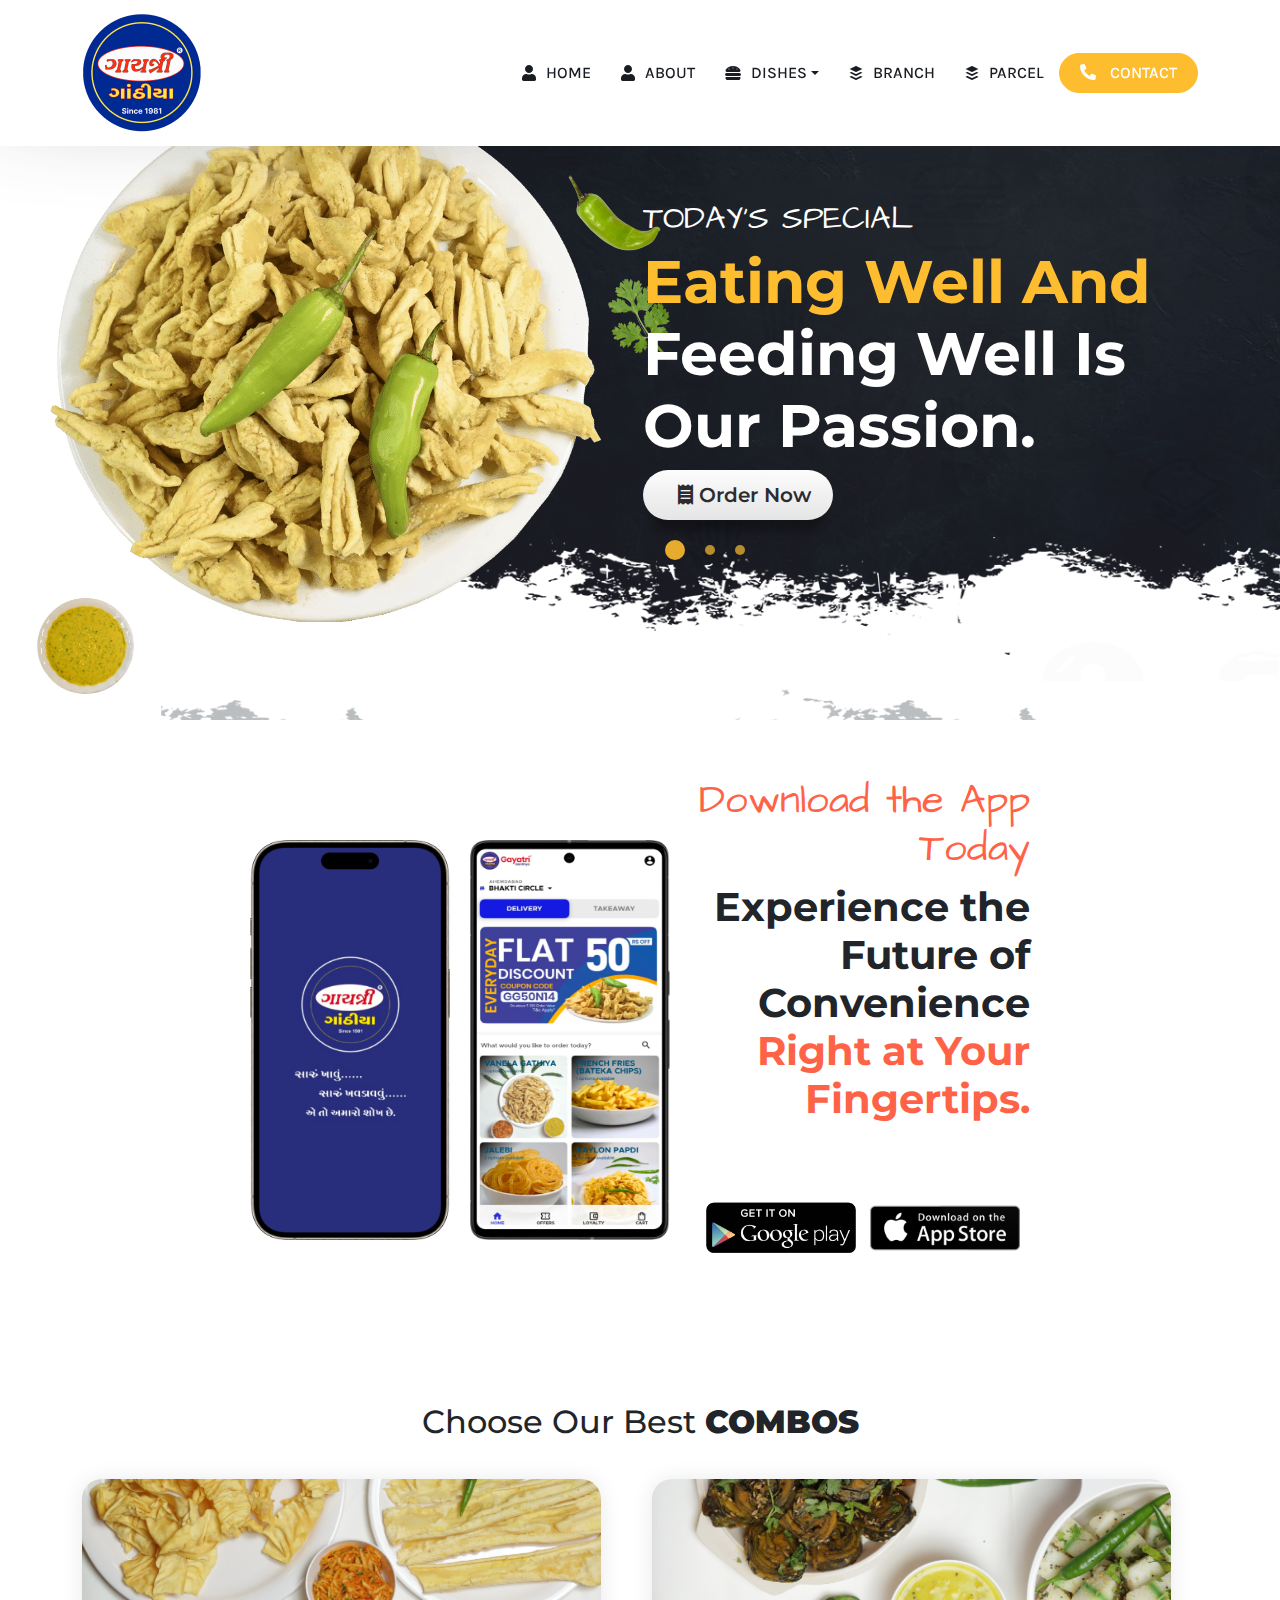
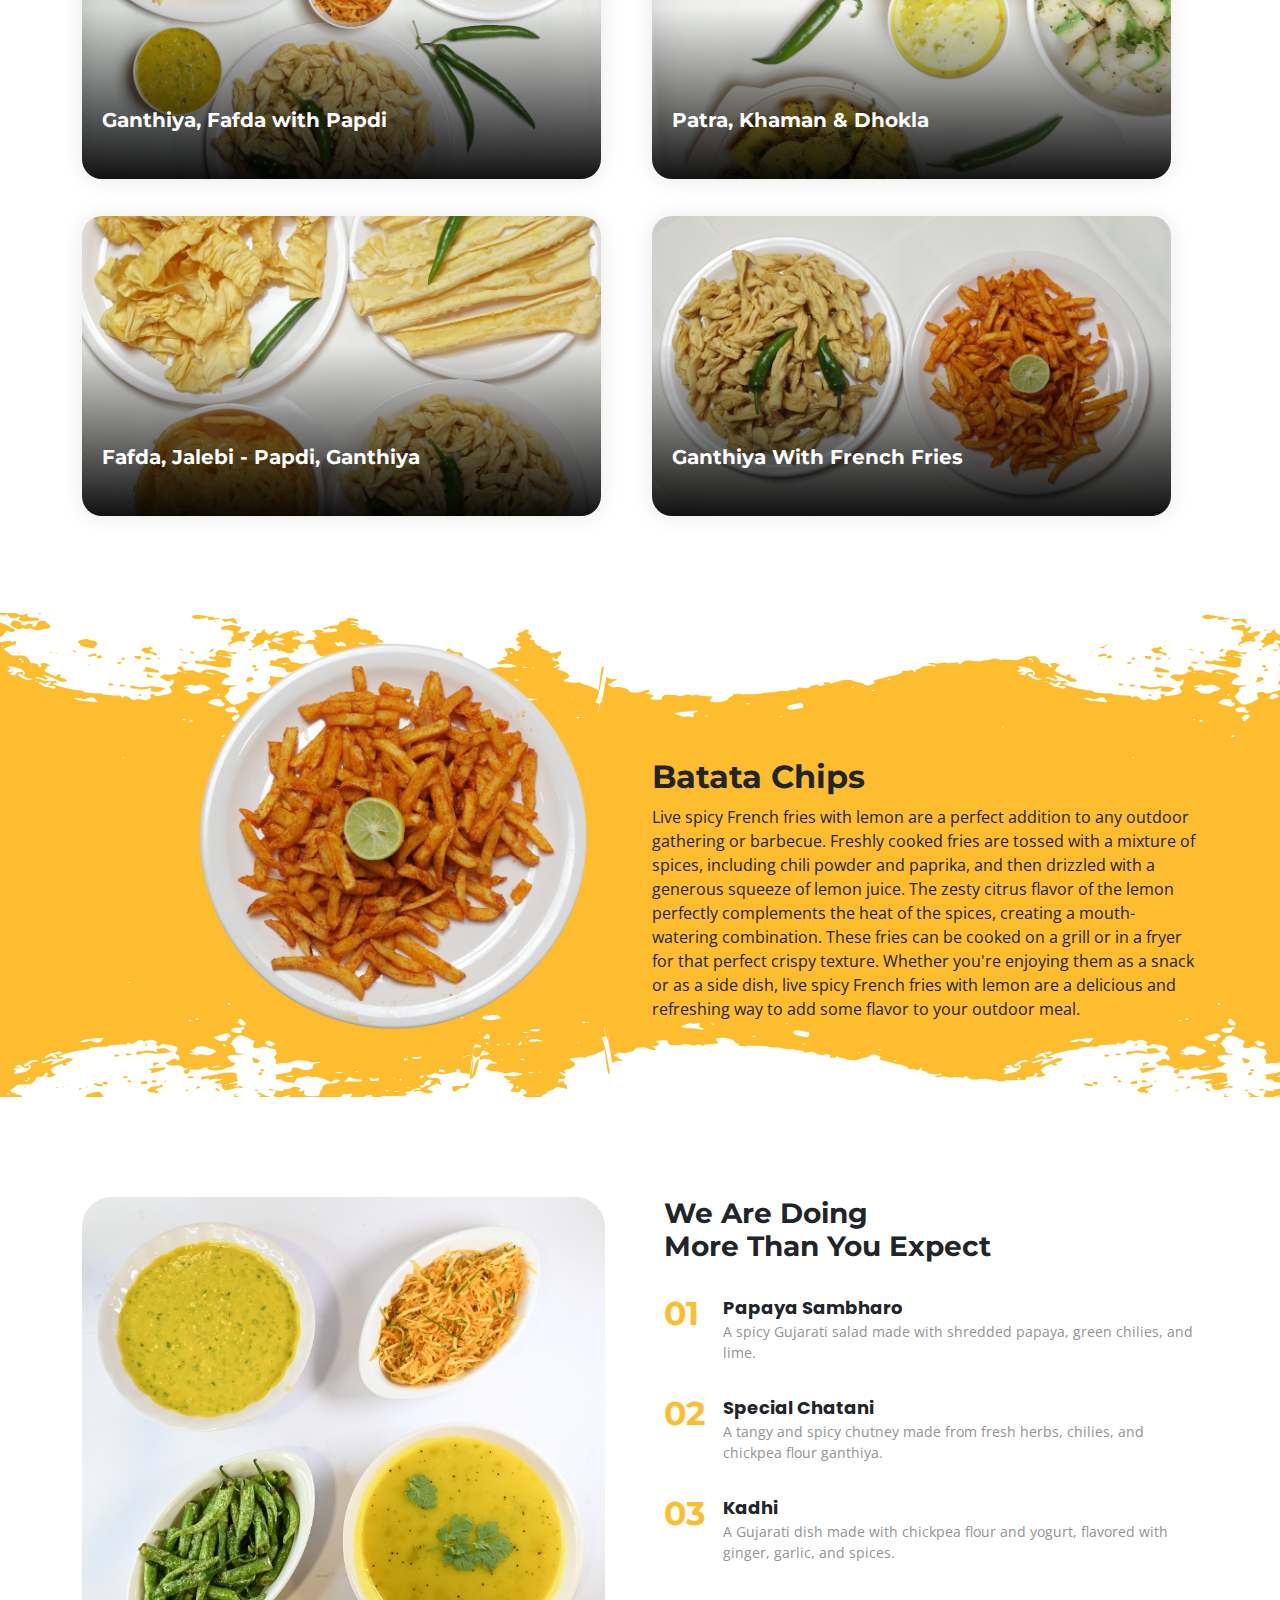
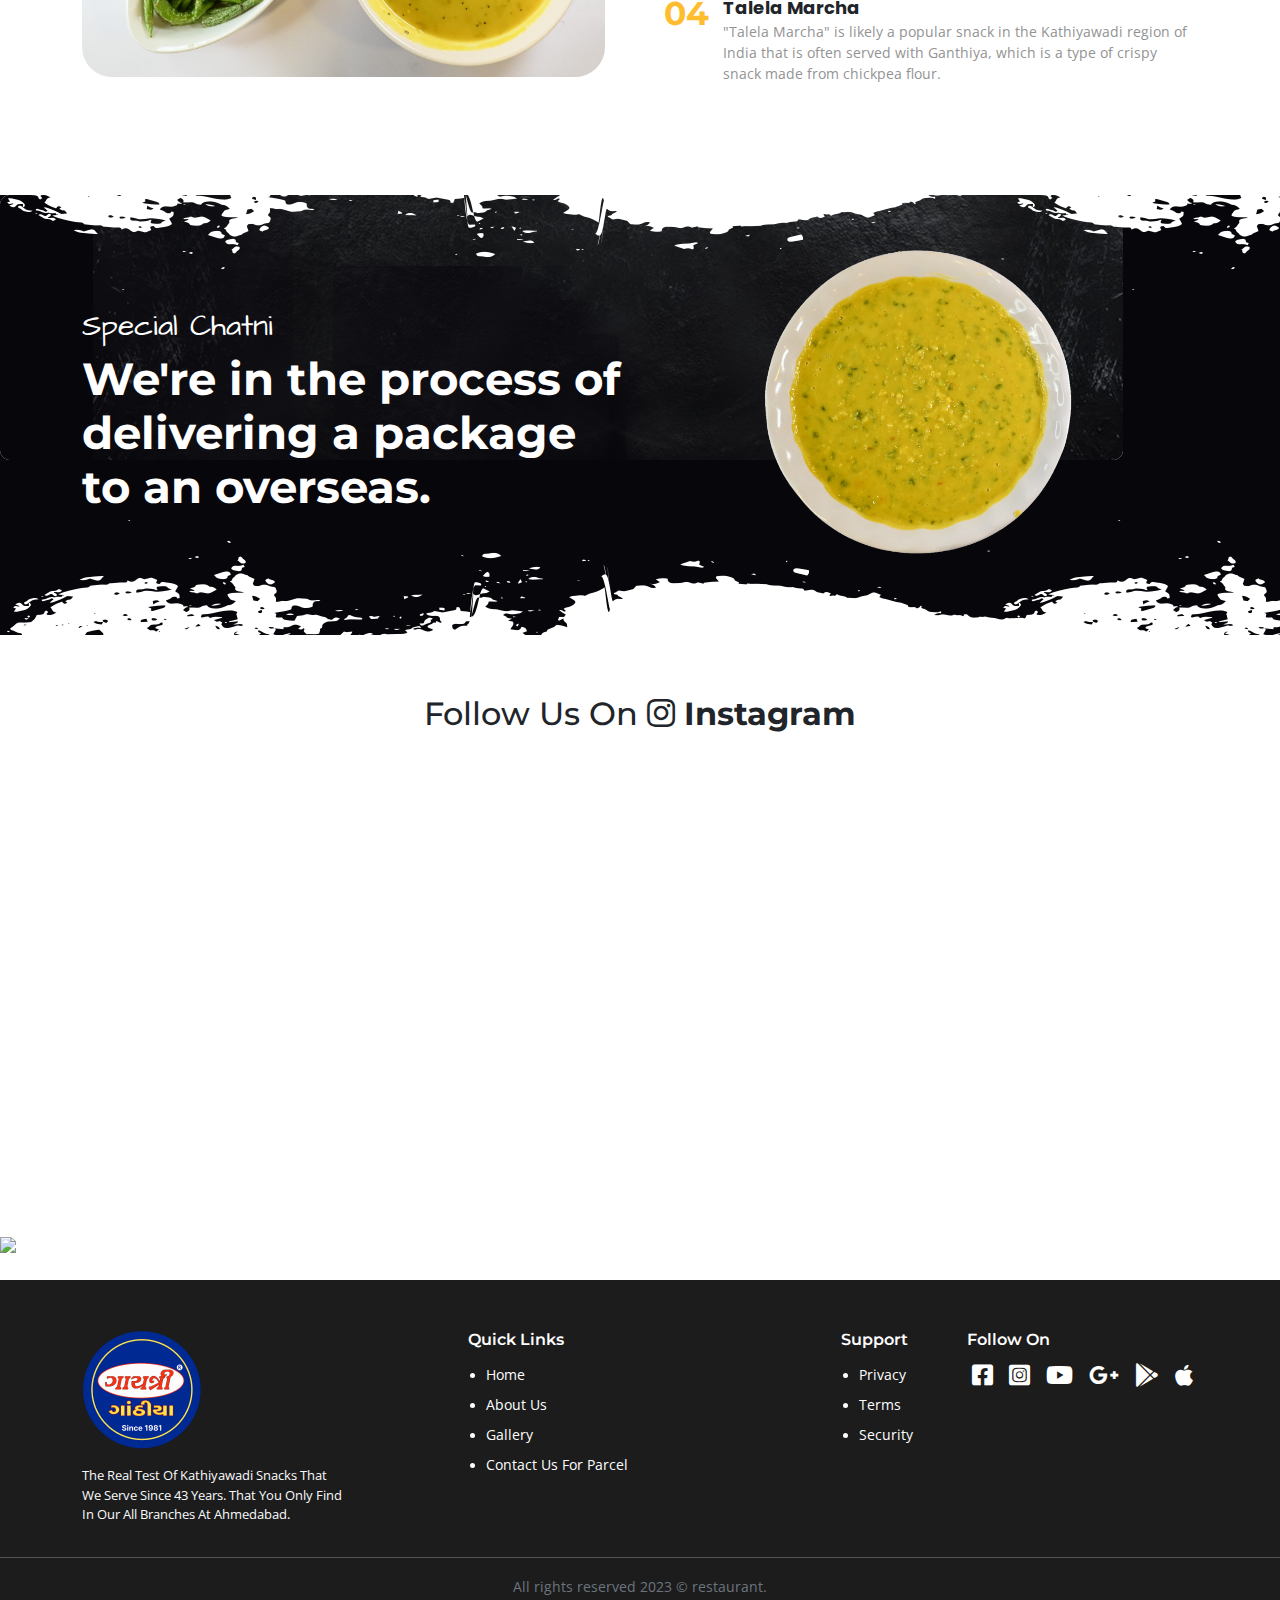
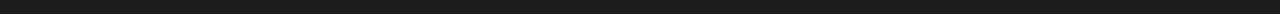
==== commit e77319fe: "mobile" ====
--- a/index.html
+++ b/index.html
@@ -224,7 +224,7 @@
            <span class="d-block"> feeding well is our passion.</span> </h2>
            <!-- <p> Lorem Ipsum is simply dummy text of the printing and
             typesetting industry. Lorem Ipsum has been the industry's standard. </p> -->
-            <a href="parcel.html" target="blank">
+            <a href="https://gayatriganthiya.dotpe.in/" target="blank">
           <button type="button" class="buy-now-btn" name="button"> <i class="fas fa-receipt"></i> Order Now </button>
             </a>
         </div>
@@ -233,11 +233,7 @@
 
       <!-- Slider #2 -->
       <div class="slider slide-2">
-        <!-- <div class="chill" style="padding-left: 50px; padding-bottom: 39px;">
-          <div class="slide-up">
-            <img src="images/chatni-bg.png" alt="" />
-          </div> 
-        </div> -->
+       
         
         <div class="leaf-pic1 ">
           <div class="slide-up">
@@ -261,7 +257,7 @@
           <h2>Khandvi is better
            <span class="d-block"> at least try once. </span> </h2>
            <!-- <p>Fafda ki khushbu hi kaafi hai dil ko khush karne ke liye</p> -->
-            <a href="parcel.html" target="blank">
+            <a href="https://gayatriganthiya.dotpe.in/" target="blank">
               <button type="button" class="buy-now-btn" name="button"> <i class="fas fa-receipt"></i> Order Now </button>
                 </a>
                </div>
@@ -296,7 +292,7 @@
           <h4>Super Delicious</h4>
           <h2>Papdi chutney  <span class="d-block"> ke bina adhuri hai </span></h2>
           <!-- <p> Lorem Ipsum is simply dummy text of the printing and typesetting industry. Lorem Ipsum has been the industry's standard.</p> -->
-          <a href="parcel.html" target="blank">
+          <a href="https://gayatriganthiya.dotpe.in/" target="blank">
             <button type="button" class="buy-now-btn" name="button"> <i class="fas fa-receipt"></i> Order Now </button>
               </a>
             </div>
@@ -305,7 +301,108 @@
 
     </div>
   </div>
- 
+
+
+  <div class="mobiles">
+    <div class="mobile-images">
+      <img src="./images/icones/iPhone 15 Pro Portrait Mockup.png" alt="iPhone 15 Pro">
+      <img src="./images/icones/Pixel 7 Pro Mockup.png" alt="Pixel 7 Pro">
+    </div>
+    <div class="description">
+      <h4>Download the App Today</h4>
+      <h2>Experience the Future of Convenience <span class="d-block">Right at Your Fingertips.</span></h2>
+      <a href="https://play.google.com/store/apps/details?id=delivery.fab.gayatrigathiya.android&pcampaignid=web_share"><img src="./images/icones/android play store.png" alt="Get it on the App Store" class="store-btn"></a>
+      <a href="https://apps.apple.com/in/app/gayatri-ganthiya/id6569216799"><img src="./images/icones/apple play store.png" alt="Get it on Google Play" class="store-btn"></a>
+    </div>
+  </div>
+  
+  
+  <style>.mobiles {
+    display: flex;
+    align-items: center;
+    justify-content: space-between;
+    padding-left: 250px;
+    padding-right: 250px;
+    padding-top: 50px;
+  }
+  
+  .mobile-images {
+    display: flex;
+    flex-direction: row;
+    gap: 20px; /* Space between the two mobiles */
+  }
+  
+  .mobile-images img {
+    width: 200px; /* Set desired width */
+    height: 400px; /* Set desired height */
+  }
+  
+  .description {
+    flex: 1;
+    text-align: right;
+    padding-left: 20px;
+  }
+  
+  .description h4 {
+    font-size: 40px;
+    color: #ff6347; /* Tomato color */
+    margin-bottom: 10px;
+    font-family: 'Architects Daughter', cursive;
+  }
+  
+  .description h2 {
+    font-size: 40px;
+    font-weight: bold;
+    line-height: 1.2;
+    margin-bottom: 20px;
+    font-family: 'Montserrat', sans-serif;
+  }
+  
+  .description .d-block {
+    display: block;
+    color: #ff6347; /* Tomato color */
+  }
+  
+  .description a {
+    display: inline-block;
+    margin-top: 10px;
+  }
+  
+  .store-btn {
+    width: 150px; /* Set the width for the store icons */
+    height: auto;
+    margin-right: 10px;
+  }
+  
+  @media (max-width: 768px) {
+    .mobiles {
+      flex-direction: column;
+      align-items: center;
+      padding-left: 20px;
+      padding-right: 20px;
+    }
+  
+    .mobile-images {
+      justify-content: center;
+    }
+  
+    .description {
+      text-align: center;
+      padding-left: 0;
+      margin-top: 20px;
+    }
+  
+    .store-btn {
+      width: 100%;
+      max-width: 200px;
+      margin-bottom: 10px;
+      margin-right: 0;
+    }
+  }
+    </style>
+  
+  
+  
  
  <section class="total-body">
   <div class="container">
@@ -886,10 +983,15 @@
           <div class="comon-footer">
             <h5> Follow On</h5>
             <ul class="list-unstyled">
-              <li> <a href="https://www.facebook.com/Gayatri.Ganthiya/"> <i class="fab fa-facebook-square"> </i>  </a>
-              <a href="https://www.instagram.com/gayatriganthiya/"> <i class="fab fa-instagram-square"></i> </a>
-              <a href="https://www.youtube.com/channel/UCUxCJRjTcsAolypG3lRK0pA"> <i class="fab fa-youtube"></i> </a> 
-              <a href="https://www.google.com/search?q=gayatri+ganthiya+nikol&oq=gayatri+gfanthiya+&aqs=edge.1.69i57j0i13i512j0i13i30j0i390i650l5j69i64.5593j0j4&sourceid=chrome&ie=UTF-8#rlimm=15286177647619272042"> <i class="fab fa-google-plus-g"></i> </a>  </li>
+              <li>
+                <a href="https://www.facebook.com/Gayatri.Ganthiya/"> <i class="fab fa-facebook-square"></i> </a>
+                <a href="https://www.instagram.com/gayatriganthiya/"> <i class="fab fa-instagram-square"></i> </a>
+                <a href="https://www.youtube.com/channel/UCUxCJRjTcsAolypG3lRK0pA"> <i class="fab fa-youtube"></i> </a>
+                <a href="https://www.google.com/search?q=gayatri+ganthiya+nikol&oq=gayatri+gfanthiya+&aqs=edge.1.69i57j0i13i512j0i13i30j0i390i650l5j69i64.5593j0j4&sourceid=chrome&ie=UTF-8#rlimm=15286177647619272042"> <i class="fab fa-google-plus-g"></i> </a>
+                <a href="https://play.google.com/store/apps/details?id=delivery.fab.gayatrigathiya.android&pcampaignid=web_share"> <i class="fab fa-google-play"></i> </a>
+                <a href="https://apps.apple.com/in/app/gayatri-ganthiya/id6569216799"> <i class="fab fa-apple"></i> </a>
+            </li>
+            
 
              
             </ul>
@@ -1080,7 +1182,27 @@
   }
 }
 </script>
-
+<script>  const waScript = document.createElement('script');
+  waScript.async = true;
+  waScript.src = 'https://d2mpatx37cqexb.cloudfront.net/delightchat-whatsapp-widget/embeds/embed.min.js';
+  document.body.appendChild(waScript);
+
+  waScript.onload = () => {
+      const wa_btnSetting = {
+          btnColor: '#16BE45',
+          ctaText: '',
+          cornerRadius: 40,
+          marginBottom: 20,
+          marginLeft: 20,
+          marginRight: 20,
+          btnPosition: 'right',
+          whatsAppNumber: '91 7043323232',
+          welcomeMessage: 'નમસ્તે ગાયત્રી ગાંઠિયા નિકોલ',
+          zIndex: 999999,
+          btnColorScheme: 'light',
+      };
+      window._waEmbed(wa_btnSetting);
+  };</script>
 <!-- Google tag (gtag.js) -->
 <script async src="https://www.googletagmanager.com/gtag/js?id=G-XHNBQM546P"></script>
 <script>
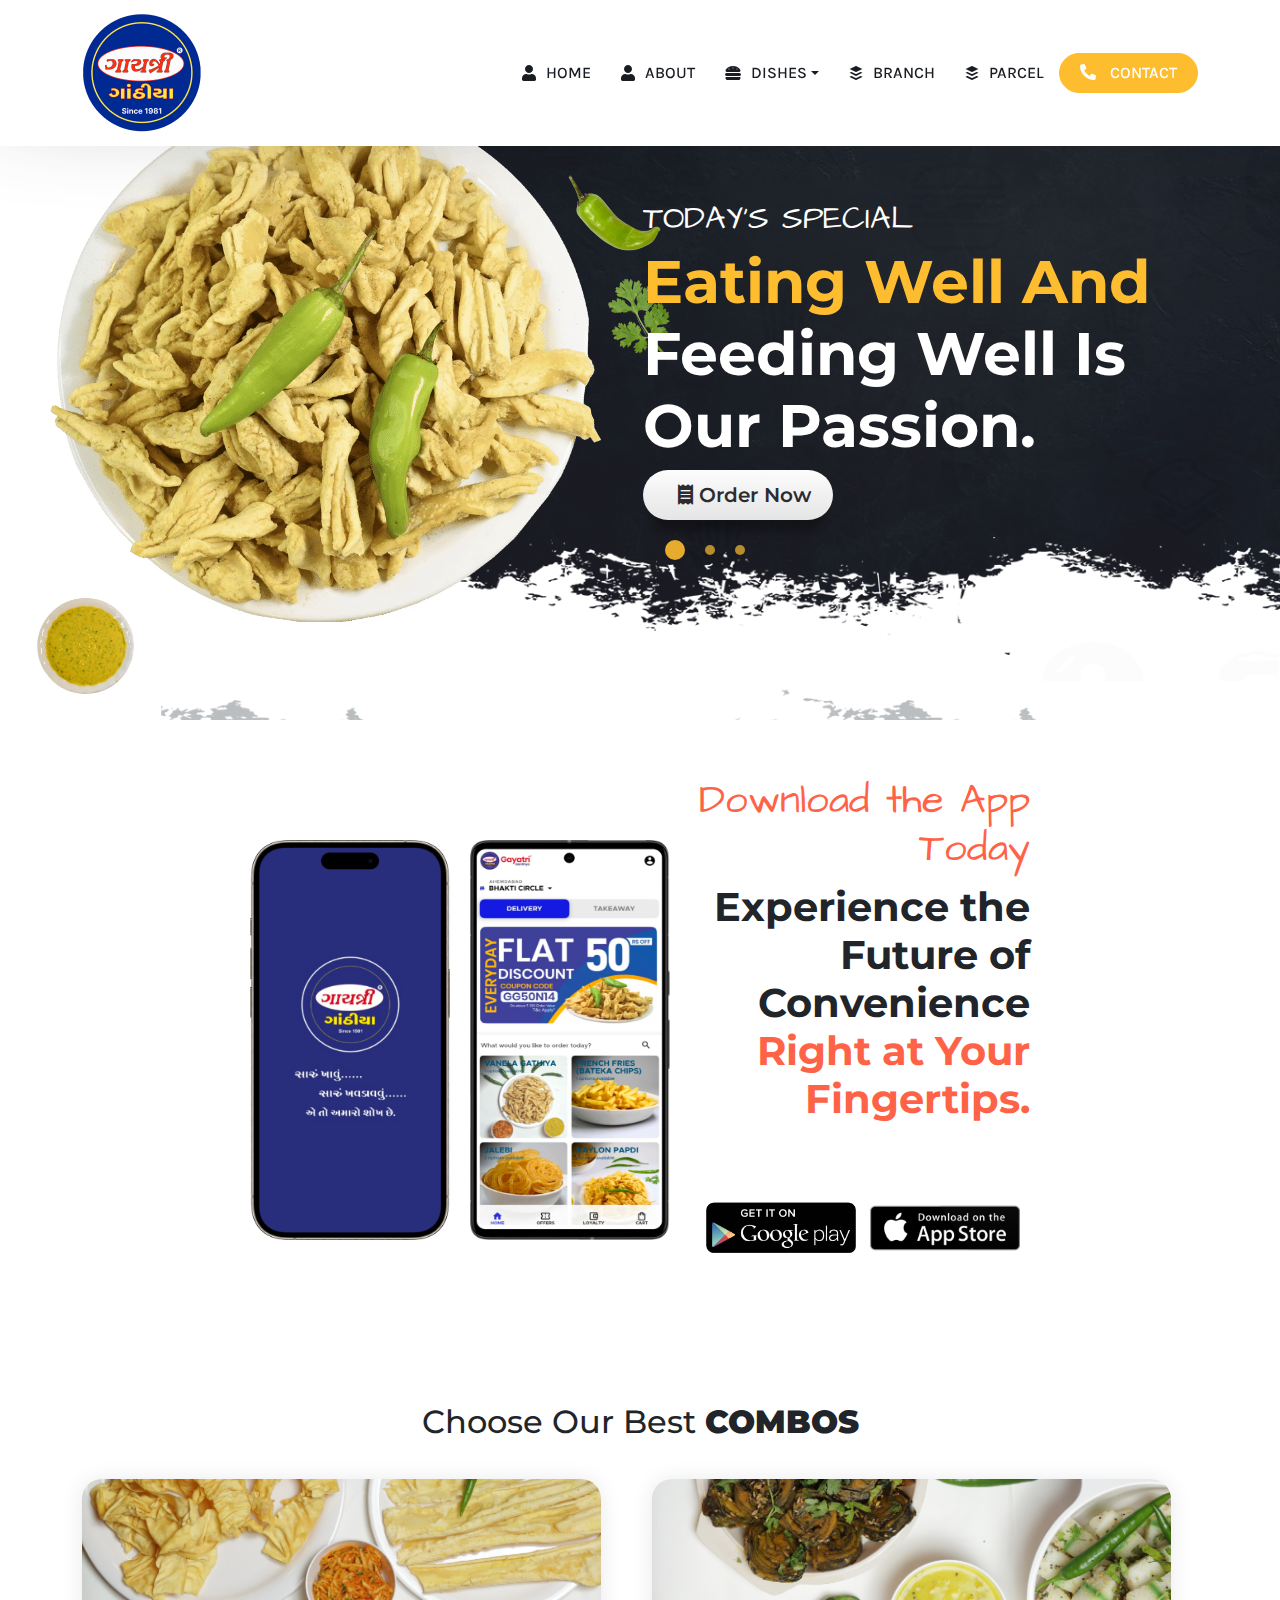
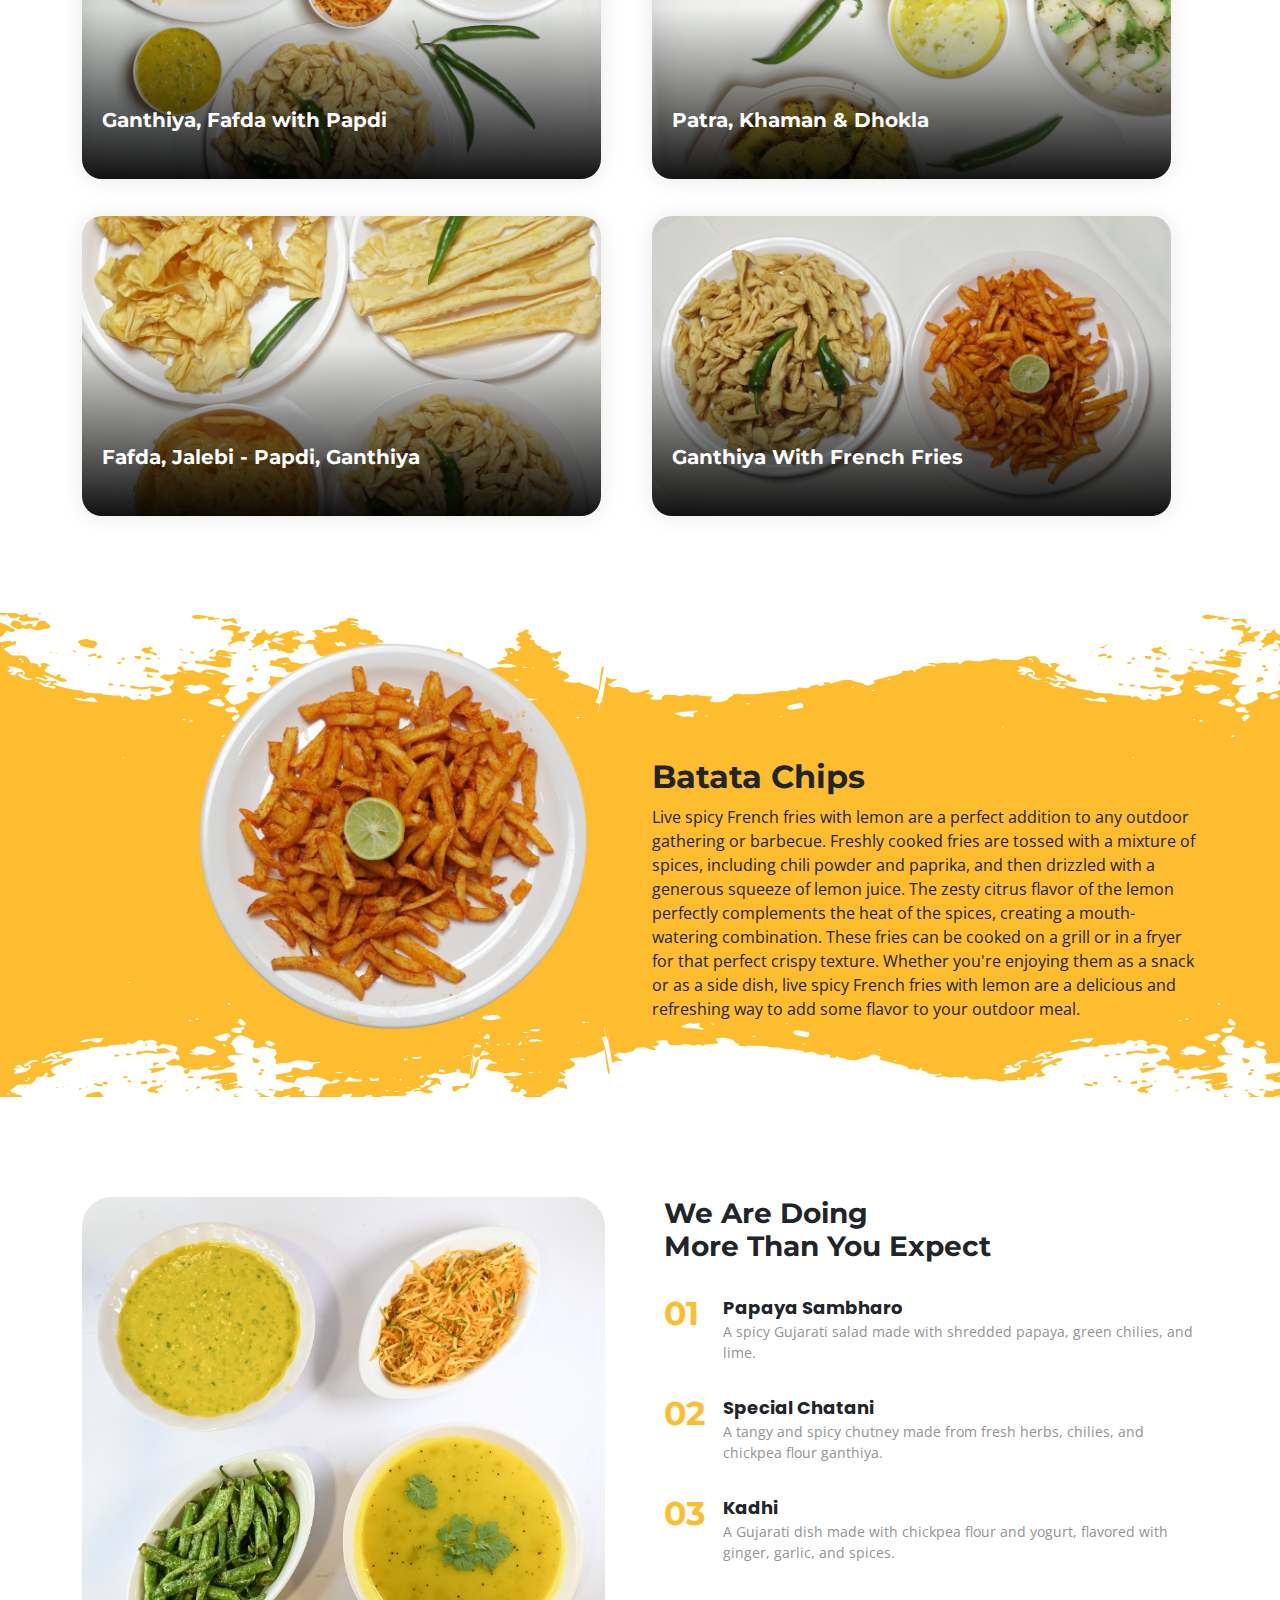
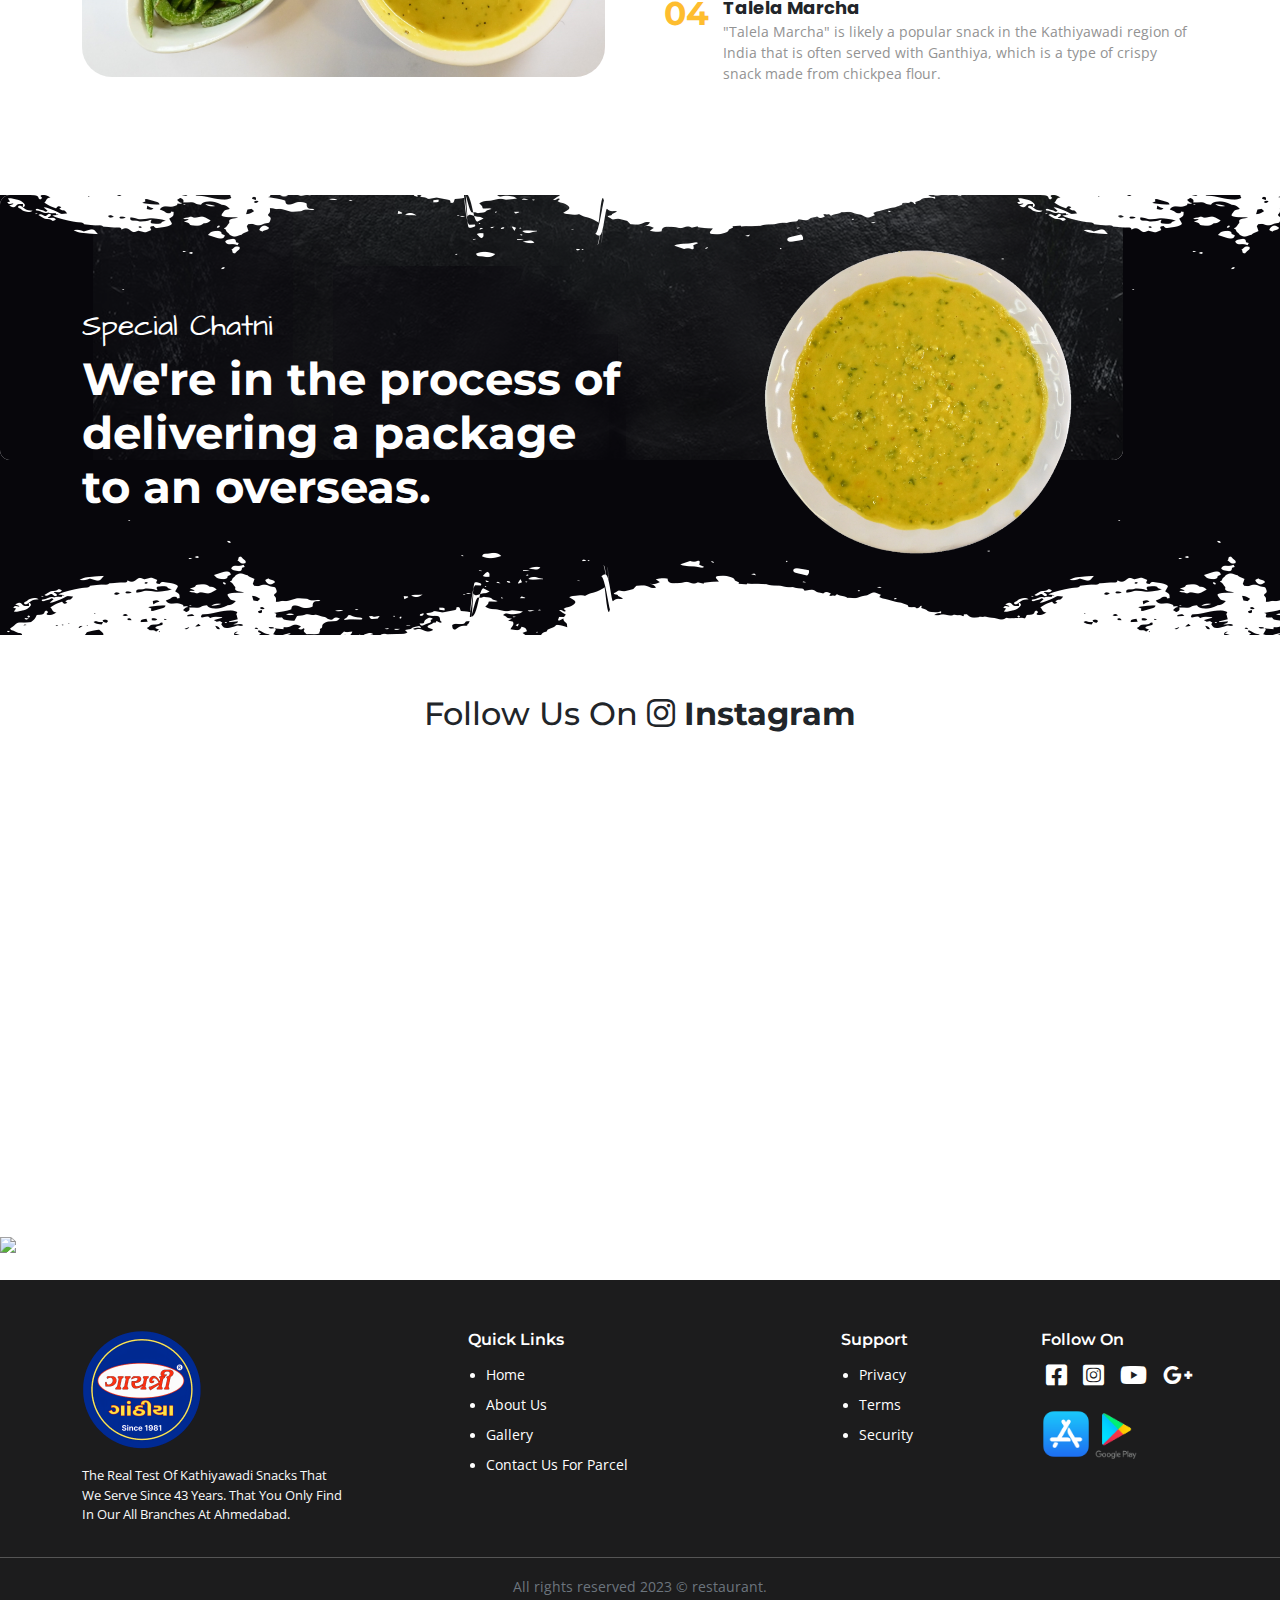
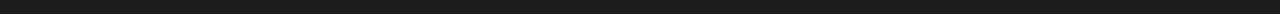
==== commit e04a5ef5: "footer links" ====
--- a/index.html
+++ b/index.html
@@ -374,6 +374,7 @@
     margin-right: 10px;
   }
   
+  /* For small screens (mobile) */
   @media (max-width: 768px) {
     .mobiles {
       flex-direction: column;
@@ -399,7 +400,43 @@
       margin-right: 0;
     }
   }
-    </style>
+  
+  /* For tablet screens (between 768px and 1024px) */
+  @media (min-width: 769px) and (max-width: 1024px) {
+    .mobiles {
+      flex-direction: column;
+      align-items: center;
+      padding-left: 40px;
+      padding-right: 40px;
+      padding-top: 30px;
+    }
+  
+    .mobile-images img {
+      width: 150px; /* Smaller mobile image for tablet */
+      height: auto;
+    }
+  
+    .description {
+      text-align: center;
+      padding-left: 0;
+      margin-top: 20px;
+    }
+
+    .description h4 {
+      font-size: 30px;
+    }
+  
+    .description h2 {
+      font-size: 35px;
+    }
+  
+    .store-btn {
+      width: 120px; /* Smaller store buttons for tablet */
+      height: auto;
+      margin-right: 10px;
+    }
+  }
+      </style>
   
   
   
@@ -957,6 +994,7 @@
             <p class="mt-3 text-light"> The real test of kathiyawadi snacks that we serve since 43 years. That you only find in our all branches at Ahmedabad. </p>
           </div>
         </div>
+    
        
         <div class="col">
           <div class="comon-footer">
@@ -969,6 +1007,7 @@
             </ul>
           </div>
         </div>
+        
         <div class="col">
           <div class="comon-footer">
             <h5> Support </h5>
@@ -988,13 +1027,30 @@
                 <a href="https://www.instagram.com/gayatriganthiya/"> <i class="fab fa-instagram-square"></i> </a>
                 <a href="https://www.youtube.com/channel/UCUxCJRjTcsAolypG3lRK0pA"> <i class="fab fa-youtube"></i> </a>
                 <a href="https://www.google.com/search?q=gayatri+ganthiya+nikol&oq=gayatri+gfanthiya+&aqs=edge.1.69i57j0i13i512j0i13i30j0i390i650l5j69i64.5593j0j4&sourceid=chrome&ie=UTF-8#rlimm=15286177647619272042"> <i class="fab fa-google-plus-g"></i> </a>
-                <a href="https://play.google.com/store/apps/details?id=delivery.fab.gayatrigathiya.android&pcampaignid=web_share"> <i class="fab fa-google-play"></i> </a>
-                <a href="https://apps.apple.com/in/app/gayatri-ganthiya/id6569216799"> <i class="fab fa-apple"></i> </a>
+                <!-- <a href="https://play.google.com/store/apps/details?id=delivery.fab.gayatrigathiya.android&pcampaignid=web_share"> <i class="fab fa-google-play"></i> </a>
+                <a href="https://apps.apple.com/in/app/gayatri-ganthiya/id6569216799"> <i class="fab fa-apple"></i> </a> -->
             </li>
             
 
              
             </ul>
+            <div class="mini">
+              <a href="https://apps.apple.com/in/app/gayatri-ganthiya/id6569216799" target="_blank">
+                  <img src="./images/icones/mini play.png" alt="Play Store">
+              </a>
+              <a href="https://play.google.com/store/apps/details?id=delivery.fab.gayatrigathiya.android&pcampaignid=web_share" target="_blank">
+                  <img src="./images/icones/mini and.png" alt="Android">
+              </a>
+          </div>
+          <style>
+            .mini {
+              display: flex;
+            }
+            .mini img{
+              height: 50px;
+            }
+          </style>
+          
           </div>
         </div>
      </div>
